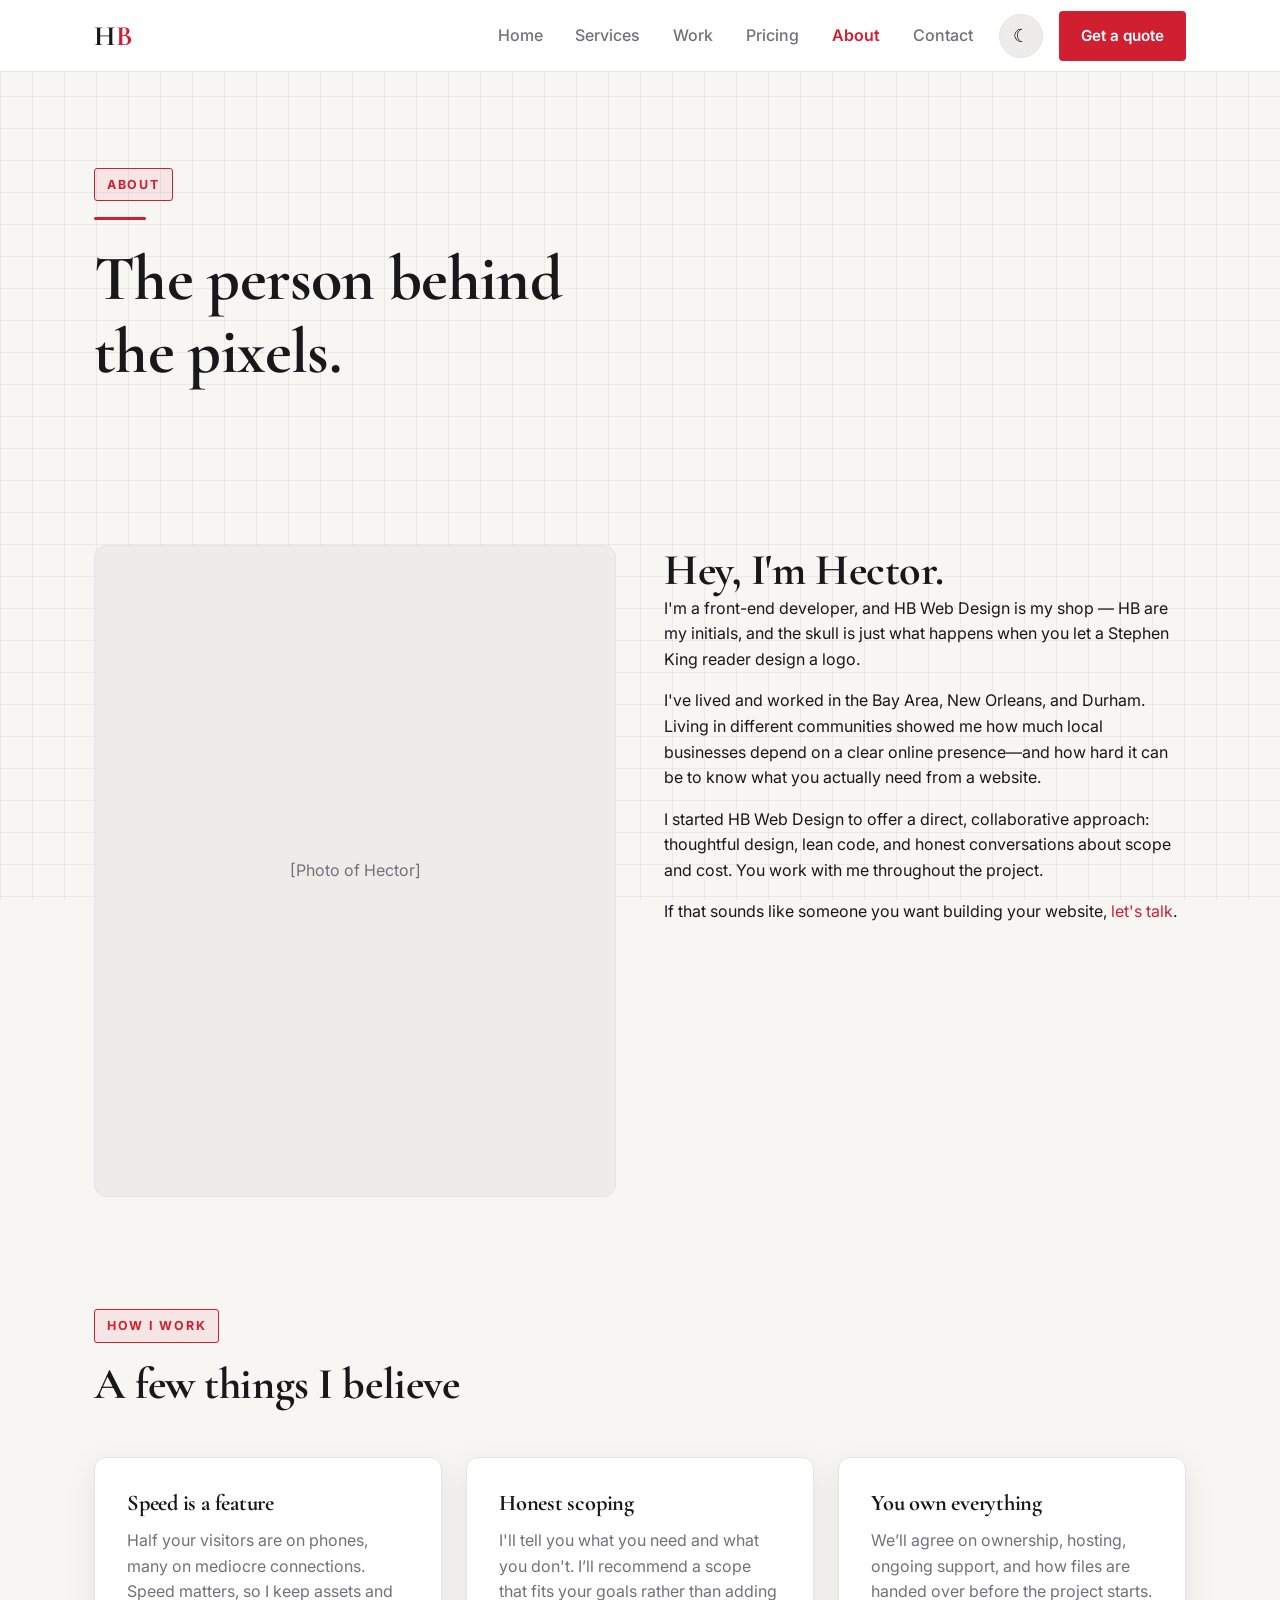
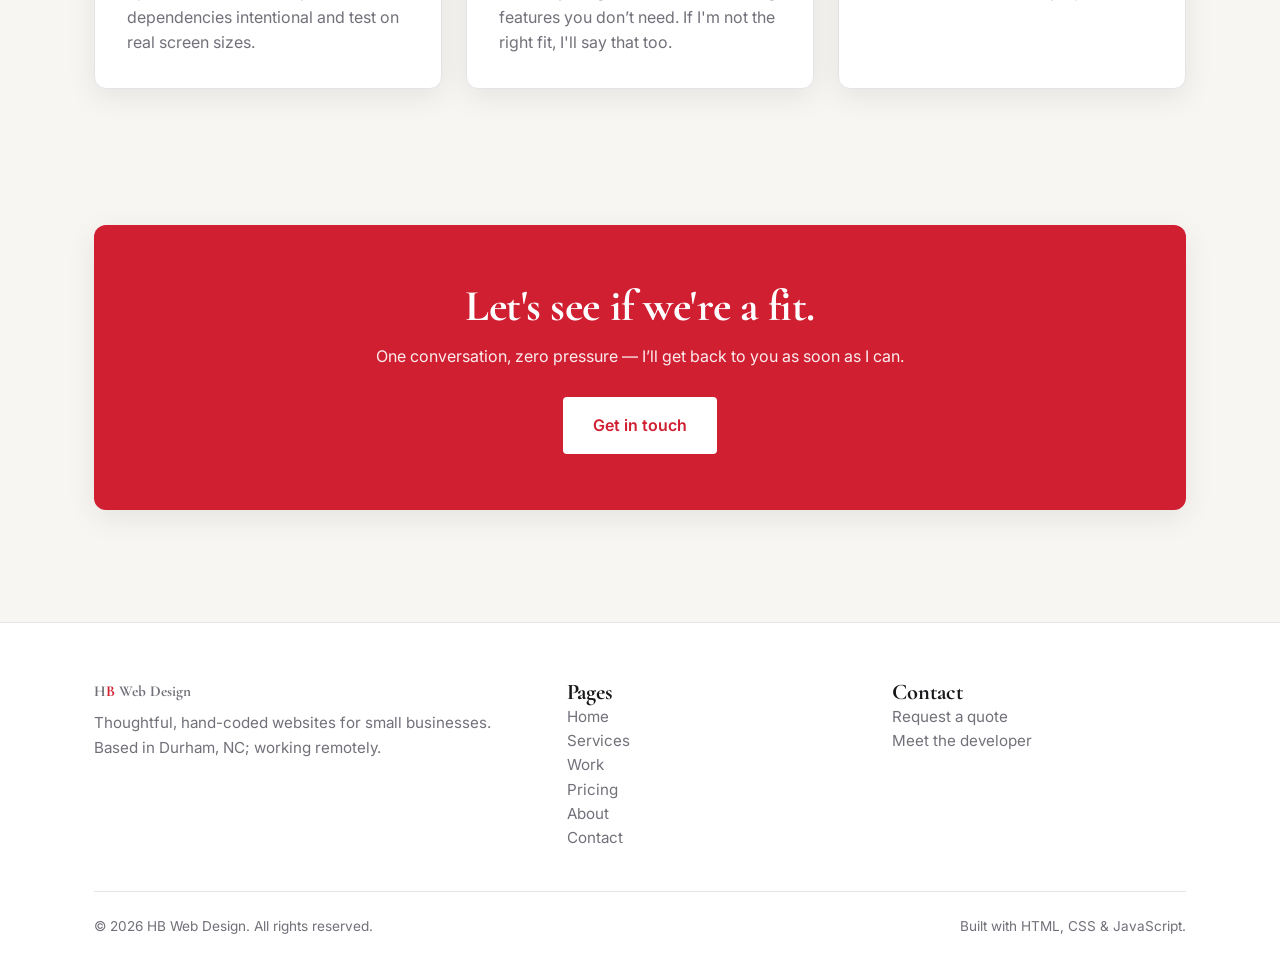
==== about.html @ 2595bcf3 "Build initial HB Web Design website" ====
<!DOCTYPE html>
<html lang="en" data-theme="light">
<head>
  <meta charset="UTF-8">
  <meta name="viewport" content="width=device-width, initial-scale=1.0">
  <title>About — HB Web Design</title>
  <meta name="description" content="Meet Hector, the developer behind HB Web Design — hand-coded websites for small businesses in the Bay Area, New Orleans, and Durham.">
  <link rel="icon" type="image/png" href="assets/favicon.png">
  <link rel="stylesheet" href="styles.css">
  <script>
    (function () {
      var saved = null;
      try { saved = localStorage.getItem('hb-theme'); } catch (e) {}
      var theme = saved || (window.matchMedia('(prefers-color-scheme: dark)').matches ? 'dark' : 'light');
      document.documentElement.setAttribute('data-theme', theme);
    })();
  </script>
</head>
<body>
  <a class="skip-link" href="#main">Skip to content</a>

  <header class="site-header">
    <div class="container">
      <a class="brand" href="index.html">H<span>B</span></a>
      <button class="nav-toggle" type="button" aria-label="Open menu" aria-controls="primary-navigation" aria-expanded="false">☰</button>
      <nav class="nav" id="primary-navigation" aria-label="Main navigation">
        <a class="nav-link" href="index.html">Home</a>
        <a class="nav-link" href="services.html">Services</a>
        <a class="nav-link" href="work.html">Work</a>
        <a class="nav-link" href="pricing.html">Pricing</a>
        <a class="nav-link active" href="about.html">About</a>
        <a class="nav-link" href="contact.html">Contact</a>
        <button class="theme-toggle" type="button" aria-label="Toggle color theme">◐</button>
        <a class="btn btn-primary" href="contact.html">Get a quote</a>
      </nav>
    </div>
  </header>

  <main id="main">
    <!-- Page hero -->
    <section class="hero">
      <div class="container">
        <span class="eyebrow">About</span>
        <h1>The person behind the pixels.</h1>
      </div>
    </section>

    <!-- Bio -->
    <section class="section section--tight">
      <div class="container">
        <div class="grid grid--2" style="align-items: start; gap: 3rem;">
          <div>
            <!-- TODO: replace with a real photo of Hector -->
            <div class="work-media" style="border-radius: var(--radius); border: 1px solid var(--border); aspect-ratio: 4 / 5; display: flex; align-items: center; justify-content: center; color: var(--muted); background: var(--surface-2);">[Photo of Hector]</div>
          </div>
          <div>
            <h2>Hey, I'm Hector.</h2>
            <p>I'm a front-end developer, and HB Web Design is my shop — HB are my initials, and the skull is just what happens when you let a Stephen King reader design a logo.</p>
            <p>I've lived and worked in the Bay Area, New Orleans, and Durham. Living in different communities showed me how much local businesses depend on a clear online presence—and how hard it can be to know what you actually need from a website.</p>
            <p>I started HB Web Design to offer a direct, collaborative approach: thoughtful design, lean code, and honest conversations about scope and cost. You work with me throughout the project.</p>
            <p>If that sounds like someone you want building your website, <a href="contact.html">let's talk</a>.</p>
          </div>
        </div>
      </div>
    </section>

    <!-- How I work -->
    <section class="section section--tight">
      <div class="container">
        <div class="section-head">
          <span class="eyebrow">How I work</span>
          <h2>A few things I believe</h2>
        </div>
        <div class="grid grid--3">
          <div class="card">
            <h3>Speed is a feature</h3>
            <p>Half your visitors are on phones, many on mediocre connections. Speed matters, so I keep assets and dependencies intentional and test on real screen sizes.</p>
          </div>
          <div class="card">
            <h3>Honest scoping</h3>
            <p>I'll tell you what you need and what you don't. I’ll recommend a scope that fits your goals rather than adding features you don’t need. If I'm not the right fit, I'll say that too.</p>
          </div>
          <div class="card">
            <h3>You own everything</h3>
            <p>We’ll agree on ownership, hosting, ongoing support, and how files are handed over before the project starts.</p>
          </div>
        </div>
      </div>
    </section>

    <!-- Final CTA -->
    <section class="section">
      <div class="container">
        <div class="cta-band">
          <h2>Let's see if we're a fit.</h2>
          <p>One conversation, zero pressure — I’ll get back to you as soon as I can.</p>
          <a class="btn btn-primary" href="contact.html">Get in touch</a>
        </div>
      </div>
    </section>
  </main>

  <footer class="site-footer">
    <div class="container">
      <div class="footer-grid">
        <div>
          <p class="footer-brand">H<span>B</span> Web Design</p>
          <p>Thoughtful, hand-coded websites for small businesses. Based in Durham, NC; working remotely.</p>
        </div>
        <div>
          <h3>Pages</h3>
          <ul>
            <li><a href="index.html">Home</a></li>
            <li><a href="services.html">Services</a></li>
            <li><a href="work.html">Work</a></li>
            <li><a href="pricing.html">Pricing</a></li>
            <li><a href="about.html">About</a></li>
            <li><a href="contact.html">Contact</a></li>
          </ul>
        </div>
        <div>
          <h3>Contact</h3>
          <ul>
            <li><a href="contact.html">Request a quote</a></li>
            <li><a href="about.html">Meet the developer</a></li>
          </ul>
        </div>
      </div>
      <div class="footer-bottom">
        <span>© 2026 HB Web Design. All rights reserved.</span>
        <span>Built with HTML, CSS &amp; JavaScript.</span>
      </div>
    </div>
  </footer>

  <script src="main.js"></script>
</body>
</html>
---- styles.css ----
/* ============================================================
   HB Web Design — Design System (styles.css)
   File 1 of the build. Every page pulls from these tokens and
   components. Light mode is default; dark mode via [data-theme].
   ============================================================ */

/* ---------- Fonts ---------- */
/* Headings: Cormorant Garamond — sharp high-contrast serif, vintage
   book-spine feel. Body: Inter — clean neutral sans. */
@import url('https://fonts.googleapis.com/css2?family=Cormorant+Garamond:wght@500;600;700&family=Inter:wght@400;500;600;700&display=swap');

/* ---------- Theme tokens ---------- */
:root {
  --font-serif: 'Cormorant Garamond', Georgia, serif;
  --font-sans: 'Inter', -apple-system, BlinkMacSystemFont, 'Segoe UI', sans-serif;

  --radius: 12px;
  --radius-sm: 4px;
  --shadow: 0 8px 30px rgba(0, 0, 0, 0.08);
  --header-height: 72px;
  --max-width: 1140px;

  /* Light mode (default) — clean and trustworthy */
  --bg: #f7f6f3;
  --surface: #ffffff;
  --surface-2: #eeece8;
  --border: #e4e4e7;
  --text: #18181b;
  --muted: #71717a;
  --accent: #d11f32;          /* crimson */
  --accent-hover: #a81828;
  --accent-ink: #ffffff;      /* text on accent */
  --accent-soft: rgba(209, 31, 50, 0.08);
  --hero-watermark-opacity: 0; /* skull watermark: dark mode only */
  --grid-line: rgba(24, 24, 27, 0.055); /* graph-paper grid */
}

[data-theme="dark"] {
  --bg: #0c0c0e;
  --surface: #141417;
  --surface-2: #1c1c21;
  --border: #26262b;
  --text: #f4f4f5;
  --muted: #a1a1aa;
  --accent: #d11f32;          /* crimson */
  --accent-hover: #e03244;
  --accent-ink: #ffffff;
  --accent-soft: rgba(209, 31, 50, 0.12);
  --shadow: 0 8px 30px rgba(0, 0, 0, 0.45);
  --hero-watermark-opacity: 0.06;
  --grid-line: rgba(255, 255, 255, 0.055); /* graph-paper grid */
}

/* ---------- Reset & base ---------- */
*, *::before, *::after { box-sizing: border-box; margin: 0; padding: 0; }

html { scroll-behavior: smooth; }

body {
  font-family: var(--font-sans);
  /* A lightweight, CSS-only graph-paper background */
  background-color: var(--bg);
  background-image:
    linear-gradient(to right, var(--grid-line) 1px, transparent 1px),
    linear-gradient(to bottom, var(--grid-line) 1px, transparent 1px);
  background-size: 32px 32px;
  background-attachment: fixed;
  color: var(--text);
  line-height: 1.6;
  font-size: 1rem;
  -webkit-font-smoothing: antialiased;
  transition: background 0.25s ease, color 0.25s ease;
}

img { max-width: 100%; display: block; }

/* The grid is painted directly on body rather than placed behind it,
   so it stays visible on both light and dark themes. */

h1, h2, h3 {
  font-family: var(--font-serif);
  font-weight: 700;
  line-height: 1.15;
  letter-spacing: -0.01em;
}

h1 { font-size: clamp(2.5rem, 5vw, 4rem); }
h2 { font-size: clamp(1.9rem, 3.5vw, 2.75rem); }
h3 { font-size: 1.4rem; }

p { margin-bottom: 1rem; }
p:last-child { margin-bottom: 0; }

a { color: var(--accent); text-decoration: none; }
a:hover { text-decoration: underline; }

/* Visible focus for keyboard users */
:focus-visible {
  outline: 3px solid var(--accent);
  outline-offset: 2px;
  border-radius: 4px;
}

/* Skip link */
.skip-link {
  position: absolute;
  left: -9999px;
  top: 0;
  background: var(--accent);
  color: var(--accent-ink);
  padding: 0.75rem 1.25rem;
  z-index: 200;
  font-weight: 600;
}
.skip-link:focus { left: 1rem; top: 1rem; }

/* ---------- Layout ---------- */
.container {
  width: 100%;
  max-width: var(--max-width);
  margin: 0 auto;
  padding: 0 1.5rem;
}

.section { padding: 5rem 0; }
.section--tight { padding: 3.5rem 0; }

.section-head { max-width: 680px; margin-bottom: 3rem; }
.section-head.center { margin-left: auto; margin-right: auto; text-align: center; }

.eyebrow {
  display: inline-block;
  font-size: 0.78rem;
  font-weight: 700;
  letter-spacing: 0.14em;
  text-transform: uppercase;
  color: var(--accent);
  background: var(--accent-soft);
  border: 1px solid var(--accent);
  border-radius: 3px;
  padding: 0.35rem 0.75rem;
  margin-bottom: 1rem;
}

.section-head p.lead,
.lead { font-size: 1.15rem; color: var(--muted); }

/* ---------- Buttons ---------- */
.btn {
  display: inline-block;
  font-weight: 600;
  font-size: 1rem;
  padding: 0.85rem 1.75rem;
  border-radius: var(--radius-sm);
  border: 2px solid transparent;
  cursor: pointer;
  transition: background 0.2s ease, transform 0.15s ease, border-color 0.2s ease;
  text-decoration: none;
}
.btn:hover { text-decoration: none; transform: translateY(-1px); }

.btn-primary {
  background: var(--accent);
  color: var(--accent-ink);
}
.btn-primary:hover { background: var(--accent-hover); }

.btn-secondary {
  background: transparent;
  color: var(--text);
  border-color: var(--border);
}
.btn-secondary:hover { border-color: var(--accent); color: var(--accent); }

.btn-group { display: flex; gap: 1rem; flex-wrap: wrap; margin-top: 1.75rem; }

/* ---------- Header / nav ---------- */
.site-header {
  position: sticky;
  top: 0;
  z-index: 100;
  height: var(--header-height);
  background: var(--surface);
  border-bottom: 1px solid var(--border);
  transition: background 0.25s ease;
}

.site-header .container {
  height: var(--header-height);
  display: flex;
  align-items: center;
  justify-content: space-between;
  gap: 1rem;
}

.brand {
  font-family: var(--font-serif);
  font-weight: 700;
  font-size: 1.75rem;
  color: var(--text);
  letter-spacing: 0.02em;
  text-decoration: none;
}
.brand:hover { text-decoration: none; }
.brand span { color: var(--accent); }

.nav { display: flex; align-items: center; gap: 0.25rem; }

.nav a.nav-link {
  color: var(--muted);
  font-weight: 500;
  padding: 0.6rem 0.9rem;
  border-radius: var(--radius-sm);
  text-decoration: none;
  transition: color 0.2s ease, background 0.2s ease;
}
.nav a.nav-link:hover { color: var(--text); background: var(--surface-2); text-decoration: none; }
.nav a.nav-link.active { color: var(--accent); font-weight: 600; }

.nav .btn { margin-left: 0.75rem; padding: 0.65rem 1.25rem; font-size: 0.95rem; }

/* Theme toggle */
.theme-toggle {
  background: var(--surface-2);
  border: 1px solid var(--border);
  border-radius: 999px;
  width: 44px;
  height: 44px;
  display: inline-flex;
  align-items: center;
  justify-content: center;
  cursor: pointer;
  font-size: 1.15rem;
  margin-left: 0.5rem;
  transition: border-color 0.2s ease, transform 0.15s ease;
}
.theme-toggle:hover { border-color: var(--accent); transform: translateY(-1px); }

/* Mobile nav */
.nav-toggle {
  display: none;
  background: none;
  border: 1px solid var(--border);
  border-radius: var(--radius-sm);
  width: 44px;
  height: 44px;
  cursor: pointer;
  color: var(--text);
  font-size: 1.3rem;
}

/* ---------- Hero ---------- */
.hero {
  position: relative;
  overflow: hidden;
  padding: 6rem 0 5rem;
  background: transparent;
}
.hero .container { position: relative; z-index: 1; }
.hero::after {
  /* skull watermark — visible in dark mode only, via token opacity */
  content: "";
  position: absolute;
  right: -4rem;
  top: 50%;
  transform: translateY(-50%);
  width: min(480px, 60vw);
  aspect-ratio: 1;
  background: url('assets/mascot.png') center / contain no-repeat;
  opacity: var(--hero-watermark-opacity);
  pointer-events: none;
}

.hero h1 { margin-bottom: 1.25rem; max-width: 16ch; }
.hero .lead { max-width: 52ch; }

/* ---------- Trust strip ---------- */
.trust-strip {
  border-top: 1px solid var(--border);
  border-bottom: 1px solid var(--border);
  background: var(--surface);
}
.trust-strip .container {
  display: grid;
  grid-template-columns: repeat(3, 1fr);
  gap: 1.5rem;
  padding-top: 2rem;
  padding-bottom: 2rem;
}
.trust-item strong {
  display: block;
  font-family: var(--font-serif);
  font-size: 1.6rem;
  color: var(--accent);
}
.trust-item span { color: var(--muted); font-size: 0.95rem; }

/* ---------- Cards & grids ---------- */
.grid { display: grid; gap: 1.5rem; }
.grid--3 { grid-template-columns: repeat(3, 1fr); }
.grid--2 { grid-template-columns: repeat(2, 1fr); }

.card {
  background: var(--surface);
  border: 1px solid var(--border);
  border-radius: var(--radius);
  padding: 2rem;
  box-shadow: var(--shadow);
  transition: transform 0.2s ease, border-color 0.2s ease;
}
.card:hover { transform: translateY(-4px); border-color: var(--accent); }
.card h3 { margin-bottom: 0.75rem; }
.card p { color: var(--muted); }
.card .price {
  font-family: var(--font-serif);
  font-size: 1.75rem;
  font-weight: 700;
  color: var(--text);
  margin: 1rem 0 0.25rem;
}
.card ul { list-style: none; margin-top: 1rem; }
.card ul li {
  padding: 0.45rem 0 0.45rem 1.75rem;
  position: relative;
  color: var(--muted);
  border-top: 1px solid var(--border);
}
.card ul li::before {
  content: "✓";
  position: absolute;
  left: 0.25rem;
  color: var(--accent);
  font-weight: 700;
}
.card.featured { border: 2px solid var(--accent); }

/* Red-box highlight (from the 8-bit portfolio's crimson theme):
   sharp corners, red frame, faint red glow. Use on featured cards. */
.card--framed {
  border-radius: 3px;
  border: 1px solid var(--accent);
  box-shadow: var(--shadow), 0 0 24px rgba(209, 31, 50, 0.10);
}

/* ---------- Work / portfolio ---------- */
.work-card {
  background: var(--surface);
  border: 1px solid var(--border);
  border-radius: var(--radius);
  overflow: hidden;
  box-shadow: var(--shadow);
  transition: transform 0.2s ease;
}
.work-card:hover { transform: translateY(-4px); }
.work-card .work-media {
  aspect-ratio: 16 / 10;
  background: var(--surface-2);
  display: flex;
  align-items: center;
  justify-content: center;
  color: var(--muted);
  font-size: 0.9rem;
  border-bottom: 1px solid var(--border);
}
.work-card .work-body { padding: 1.5rem; }
.work-card .work-body h3 { margin-bottom: 0.5rem; }
.work-card .work-body p { color: var(--muted); font-size: 0.95rem; }
.badge {
  display: inline-block;
  font-size: 0.75rem;
  font-weight: 700;
  letter-spacing: 0.08em;
  text-transform: uppercase;
  background: var(--accent-soft);
  color: var(--accent);
  padding: 0.3rem 0.7rem;
  border-radius: 999px;
  margin-bottom: 0.75rem;
}

/* ---------- Testimonials ---------- */
.testimonial {
  background: var(--surface);
  border: 1px solid var(--border);
  border-left: 4px solid var(--accent);
  border-radius: var(--radius-sm);
  padding: 1.75rem;
}
.testimonial p { font-style: italic; }
.testimonial cite {
  display: block;
  margin-top: 1rem;
  font-style: normal;
  font-weight: 600;
  font-size: 0.9rem;
  color: var(--muted);
}

/* ---------- CTA band ---------- */
.cta-band {
  background: var(--accent);
  color: var(--accent-ink);
  border-radius: var(--radius);
  padding: 3.5rem 2.5rem;
  text-align: center;
}
.cta-band h2 { margin-bottom: 0.75rem; }
.cta-band p { opacity: 0.92; margin-bottom: 1.75rem; }
.cta-band .btn-primary {
  background: var(--accent-ink);
  color: var(--accent);
}
.cta-band .btn-primary:hover { background: var(--surface-2); }

/* ---------- FAQ ---------- */
.faq details {
  background: var(--surface);
  border: 1px solid var(--border);
  border-radius: var(--radius-sm);
  margin-bottom: 0.75rem;
  overflow: hidden;
}
.faq summary {
  padding: 1.1rem 1.5rem;
  font-weight: 600;
  cursor: pointer;
  list-style: none;
  display: flex;
  justify-content: space-between;
  align-items: center;
  gap: 1rem;
}
.faq summary::-webkit-details-marker { display: none; }
.faq summary::after {
  content: "+";
  color: var(--accent);
  font-size: 1.4rem;
  font-weight: 700;
  flex-shrink: 0;
}
.faq details[open] summary::after { content: "–"; }
.faq .faq-answer { padding: 0 1.5rem 1.25rem; color: var(--muted); }

/* ---------- Forms ---------- */
.form-group { margin-bottom: 1.25rem; }
.form-group label {
  display: block;
  font-weight: 600;
  margin-bottom: 0.4rem;
  font-size: 0.95rem;
}
.form-group input,
.form-group textarea,
.form-group select {
  width: 100%;
  font: inherit;
  color: var(--text);
  background: var(--surface);
  border: 1px solid var(--border);
  border-radius: var(--radius-sm);
  padding: 0.8rem 1rem;
  transition: border-color 0.2s ease;
}
.form-group input:focus,
.form-group textarea:focus,
.form-group select:focus {
  outline: none;
  border-color: var(--accent);
  box-shadow: 0 0 0 3px var(--accent-soft);
}
.form-group textarea { min-height: 140px; resize: vertical; }
.form-note { font-size: 0.85rem; color: var(--muted); margin-top: 1rem; }

/* ---------- Steps / process ---------- */
.steps { counter-reset: step; }
.step {
  position: relative;
  padding-left: 3.5rem;
  margin-bottom: 2rem;
}
.step::before {
  counter-increment: step;
  content: counter(step);
  position: absolute;
  left: 0;
  top: 0;
  width: 2.5rem;
  height: 2.5rem;
  border-radius: 50%;
  background: var(--accent);
  color: var(--accent-ink);
  font-weight: 700;
  display: flex;
  align-items: center;
  justify-content: center;
}
.step h3 { margin-bottom: 0.4rem; }
.step p { color: var(--muted); }

/* ---------- Footer ---------- */
.site-footer {
  background: var(--surface);
  border-top: 1px solid var(--border);
  padding: 3.5rem 0 2rem;
  margin-top: 2rem;
}
.footer-grid {
  display: grid;
  grid-template-columns: 1.5fr 1fr 1fr;
  gap: 2rem;
  margin-bottom: 2.5rem;
}
.footer-brand {
  font-family: var(--font-serif);
  font-size: 1.5rem;
  font-weight: 700;
  margin-bottom: 0.5rem;
}
.footer-brand span { color: var(--accent); }
.site-footer p, .site-footer li { color: var(--muted); font-size: 0.95rem; }
.site-footer ul { list-style: none; }
.site-footer ul a { color: var(--muted); }
.site-footer ul a:hover { color: var(--accent); }
.footer-bottom {
  border-top: 1px solid var(--border);
  padding-top: 1.5rem;
  display: flex;
  justify-content: space-between;
  flex-wrap: wrap;
  gap: 0.75rem;
  font-size: 0.85rem;
  color: var(--muted);
}

/* ---------- Utilities ---------- */
.text-center { text-align: center; }
.mt-1 { margin-top: 1rem; } .mt-2 { margin-top: 2rem; } .mt-3 { margin-top: 3rem; }
.mb-1 { margin-bottom: 1rem; } .mb-2 { margin-bottom: 2rem; }
.muted { color: var(--muted); }
.divider {
  border: none;
  border-top: 1px solid var(--border);
  margin: 3rem 0;
}

/* ---------- Responsive ---------- */
@media (max-width: 900px) {
  .grid--3 { grid-template-columns: 1fr 1fr; }
  .trust-strip .container { grid-template-columns: 1fr; gap: 1rem; }
  .footer-grid { grid-template-columns: 1fr 1fr; }
}

@media (max-width: 640px) {
  .section { padding: 3.5rem 0; }
  .grid--3, .grid--2 { grid-template-columns: 1fr; }
  .footer-grid { grid-template-columns: 1fr; }

  /* Mobile nav: hidden menu behind hamburger */
  .nav-toggle { display: inline-flex; align-items: center; justify-content: center; }
  .nav {
    display: none;
    position: absolute;
    top: var(--header-height);
    left: 0;
    right: 0;
    background: var(--surface);
    border-bottom: 1px solid var(--border);
    flex-direction: column;
    align-items: stretch;
    padding: 1rem 1.5rem 1.5rem;
  }
  .nav.open { display: flex; }
  .nav a.nav-link { padding: 0.9rem 0.5rem; border-top: 1px solid var(--border); }
  .nav .btn { margin: 1rem 0 0; text-align: center; }
  .theme-toggle { margin-left: 0; }
}

/* Respect reduced motion */
@media (prefers-reduced-motion: reduce) {
  html { scroll-behavior: auto; }
  *, *::before, *::after { transition: none !important; }
}

/* ============================================================
   HB Web Design — Crimson editorial refinements
   Subtle, readable details shared by every static page.
   ============================================================ */

/* Crisp section separation over the graph-paper canvas */
.section--tight { position: relative; }

/* Keep cards readable instead of letting grid lines show through text */
.card, .work-card, .cta-band { box-shadow: var(--shadow); }

/* A restrained crimson accent above the main page heading */
.hero h1::before {
  content: "";
  display: block;
  width: 52px;
  height: 3px;
  margin-bottom: 1.35rem;
  background: var(--accent);
  border-radius: 2px;
}

/* More legible text selection and keyboard focus */
::selection { background: var(--accent); color: #fff; }

/* Avoid fixed background rendering issues on smaller devices */
@media (max-width: 640px) {
  body { background-attachment: scroll; background-size: 28px 28px; }
  .hero { padding: 4.5rem 0 3.5rem; }
}

/* Site-wide final touches */
.step-number { display: inline-block; font: 700 .85rem var(--font-sans); letter-spacing: .12em; color: var(--accent); margin-bottom: .75rem; }
.work-media { padding: 1.25rem; text-align: center; }
.hero .btn-group { align-items: center; }
button:disabled { cursor: not-allowed; opacity: .65; }
@media (prefers-reduced-motion: reduce) { *, *::before, *::after { animation-duration: .01ms !important; scroll-behavior: auto !important; } }
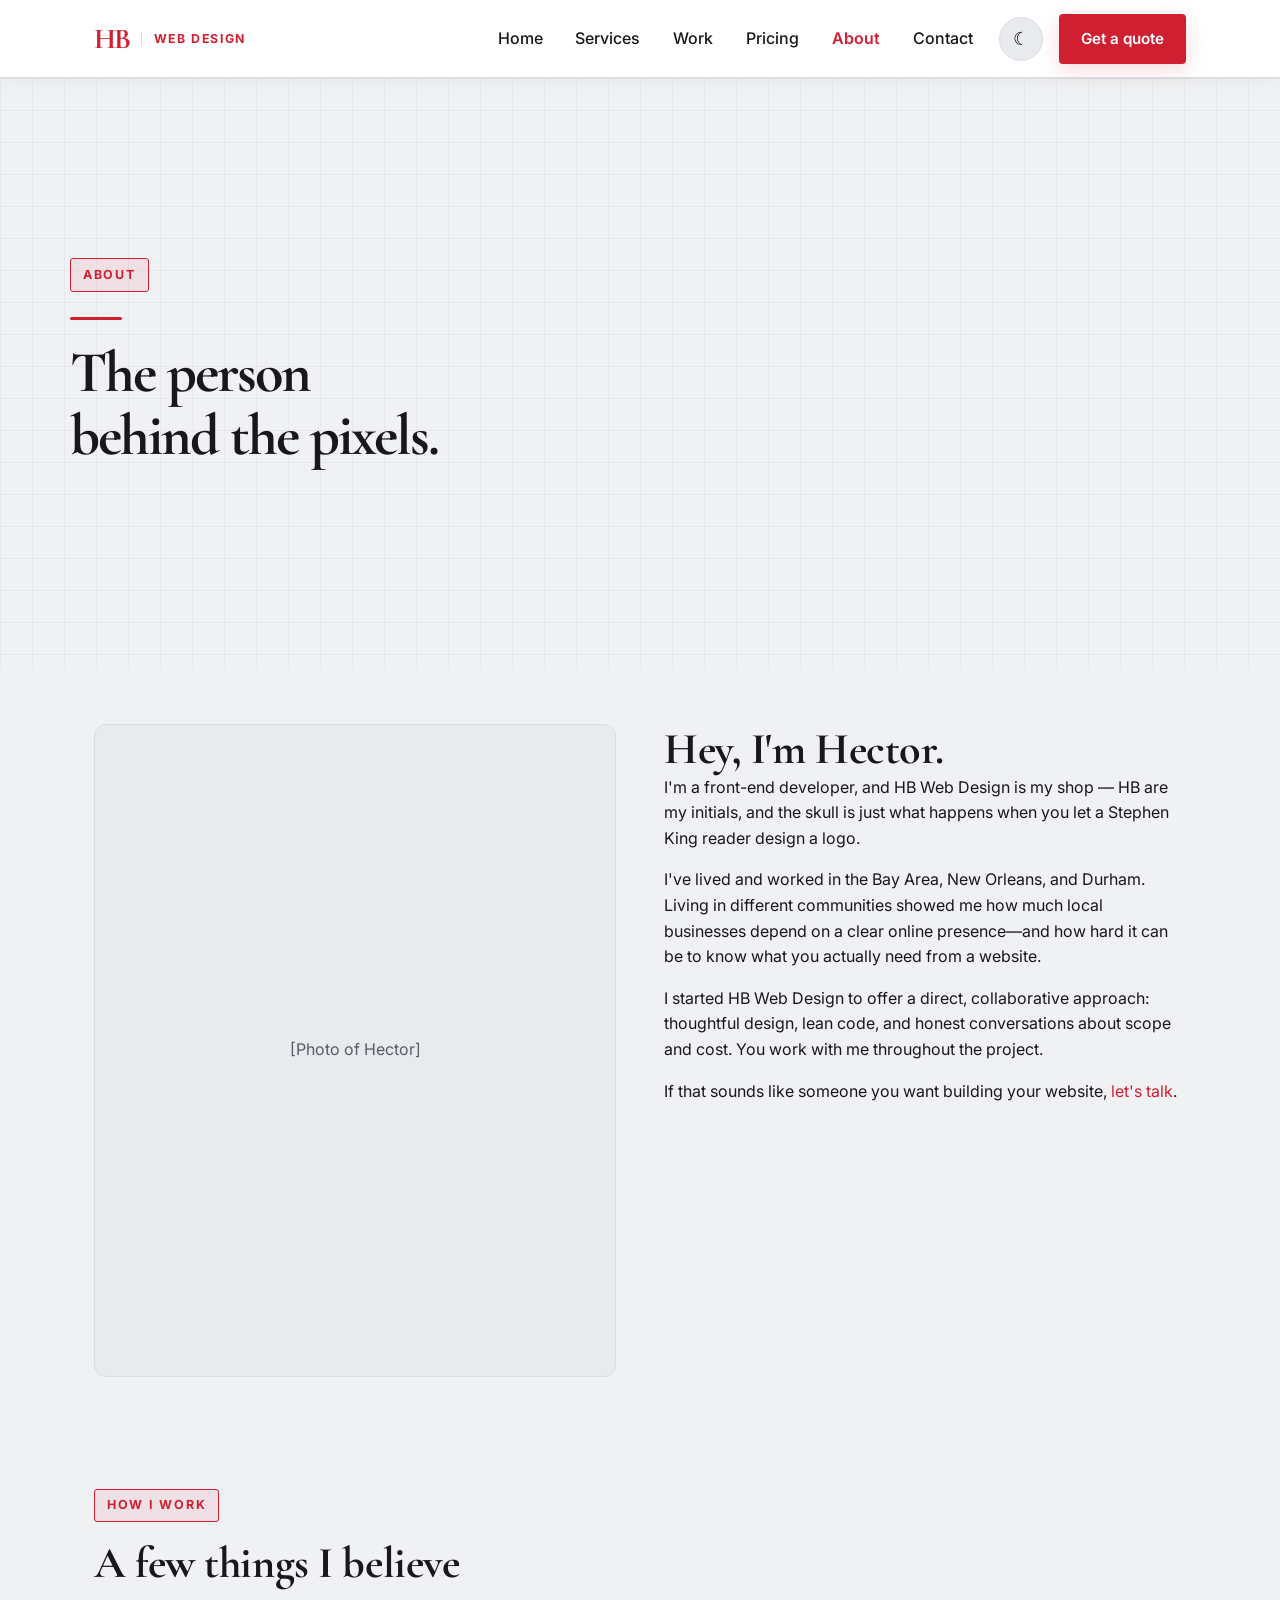
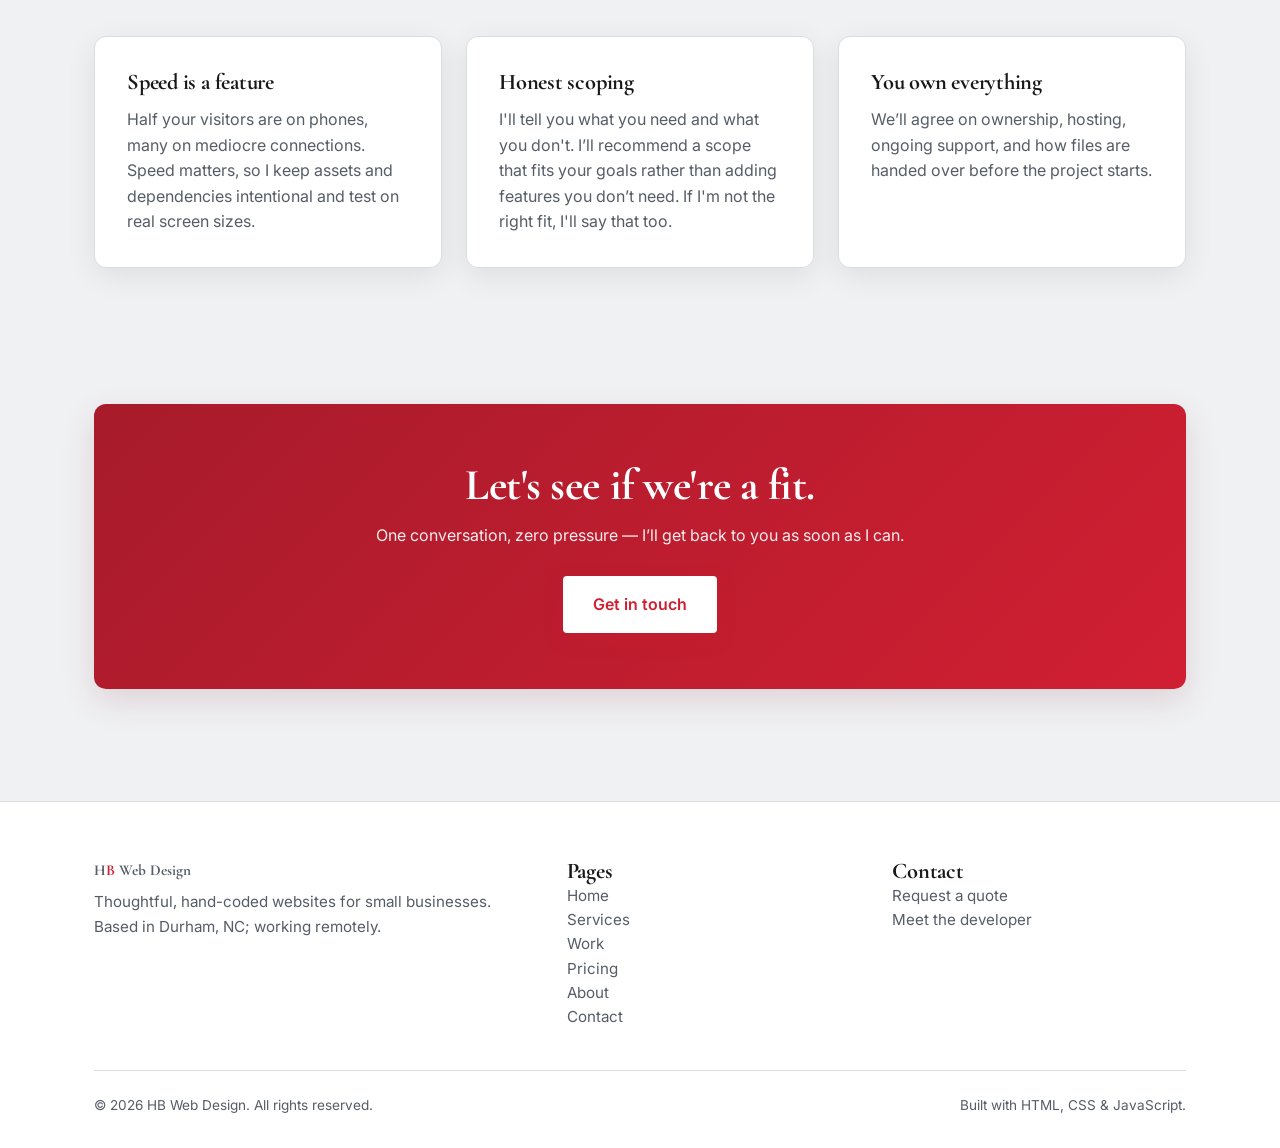
==== commit 4d3e5032: "Refine website design, branding, and homepage" ====
--- a/about.html
+++ b/about.html
@@ -21,7 +21,7 @@
 
   <header class="site-header">
     <div class="container">
-      <a class="brand" href="index.html">H<span>B</span></a>
+      <a class="brand" href="index.html" aria-label="HB Web Design — Home"><span class="brand-mark" aria-hidden="true">H<span>B</span></span><span class="brand-name">Web Design</span></a>
       <button class="nav-toggle" type="button" aria-label="Open menu" aria-controls="primary-navigation" aria-expanded="false">☰</button>
       <nav class="nav" id="primary-navigation" aria-label="Main navigation">
         <a class="nav-link" href="index.html">Home</a>
--- a/styles.css
+++ b/styles.css
@@ -21,33 +21,33 @@
   --max-width: 1140px;
 
   /* Light mode (default) — clean and trustworthy */
-  --bg: #f7f6f3;
+  --bg: #f0f1f3;
   --surface: #ffffff;
-  --surface-2: #eeece8;
-  --border: #e4e4e7;
+  --surface-2: #e8eaed;
+  --border: #d9dde2;
   --text: #18181b;
-  --muted: #71717a;
+  --muted: #565d67;
   --accent: #d11f32;          /* crimson */
   --accent-hover: #a81828;
   --accent-ink: #ffffff;      /* text on accent */
   --accent-soft: rgba(209, 31, 50, 0.08);
-  --hero-watermark-opacity: 0; /* skull watermark: dark mode only */
+  --hero-watermark-opacity: 0.075; /* brand watermark on both themes */
   --grid-line: rgba(24, 24, 27, 0.055); /* graph-paper grid */
 }
 
 [data-theme="dark"] {
-  --bg: #0c0c0e;
-  --surface: #141417;
-  --surface-2: #1c1c21;
-  --border: #26262b;
-  --text: #f4f4f5;
-  --muted: #a1a1aa;
+  --bg: #2b2d33;
+  --surface: #34363d;
+  --surface-2: #3e4149;
+  --border: #51545d;
+  --text: #f8f8f9;
+  --muted: #d0d2d8;
   --accent: #d11f32;          /* crimson */
   --accent-hover: #e03244;
   --accent-ink: #ffffff;
   --accent-soft: rgba(209, 31, 50, 0.12);
   --shadow: 0 8px 30px rgba(0, 0, 0, 0.45);
-  --hero-watermark-opacity: 0.06;
+  --hero-watermark-opacity: 0.10;
   --grid-line: rgba(255, 255, 255, 0.055); /* graph-paper grid */
 }
 
@@ -258,7 +258,7 @@
 }
 .hero .container { position: relative; z-index: 1; }
 .hero::after {
-  /* skull watermark — visible in dark mode only, via token opacity */
+  /* Brand watermark shared by both modes; requires assets/mascot.png */
   content: "";
   position: absolute;
   right: -4rem;
@@ -618,3 +618,134 @@
 .hero .btn-group { align-items: center; }
 button:disabled { cursor: not-allowed; opacity: .65; }
 @media (prefers-reduced-motion: reduce) { *, *::before, *::after { animation-duration: .01ms !important; scroll-behavior: auto !important; } }
+
+/* ============================================================
+   HB Web Design — approachable agency refresh
+   Light graphite surfaces, crimson accents, clear hierarchy.
+   ============================================================ */
+:root { --glow: rgba(209,31,50,.16); --header-height: 78px; }
+[data-theme="dark"] { --glow: rgba(255,96,112,.19); }
+body { background-image: linear-gradient(to right,var(--grid-line) 1px,transparent 1px),linear-gradient(to bottom,var(--grid-line) 1px,transparent 1px); }
+.site-header { box-shadow: 0 3px 18px rgba(0,0,0,.045); backdrop-filter: blur(14px); }
+.brand { display: inline-flex; align-items: center; gap: .7rem; flex-shrink: 0; }
+.brand-mark { font-size: 1.8rem; letter-spacing:-.06em; line-height: 1; }
+.brand-name { font: 700 .77rem/1.15 var(--font-sans); letter-spacing: .13em; text-transform: uppercase; max-width: 7rem; color:var(--text); border-left:1px solid var(--border); padding-left:.75rem; }
+.nav a.nav-link { color:var(--text); }
+.nav a.nav-link:hover { color:var(--accent); background:var(--accent-soft); }
+.nav a.nav-link.active { color:var(--accent); }
+.hero { isolation:isolate; padding-top: 6.6rem; padding-bottom: 6rem; }
+.hero::before { content:""; position:absolute; z-index:0; top:-15rem; right:-10rem; width:42rem; height:42rem; border-radius:50%; background:radial-gradient(circle,rgba(209,31,50,.10), transparent 65%); pointer-events:none; }
+.hero::after { right: 1%; width:min(420px,40vw); }
+.hero .eyebrow { margin-bottom:1.6rem; }
+.hero h1 { max-width: 18ch; letter-spacing:-.035em; font-size: clamp(2.9rem,5.4vw,5rem); }
+.hero .lead { max-width:62ch; color:var(--muted); font-size:clamp(1.05rem,1.6vw,1.2rem); }
+.section-head h2 { margin-bottom:.7rem; }
+.section-head .lead { color:var(--muted); }
+.btn, .theme-toggle, .nav-toggle { transition: transform .2s ease,box-shadow .25s ease,background .2s ease,border-color .2s ease,color .2s ease; }
+.btn-primary { box-shadow: 0 6px 20px rgba(209,31,50,.17); }
+.btn-primary:hover { transform:translateY(-3px); box-shadow:0 10px 28px rgba(209,31,50,.31); }
+.btn-secondary:hover, .theme-toggle:hover { transform:translateY(-2px); box-shadow:0 0 0 4px var(--glow); }
+.card,.work-card,.faq details,.testimonial { transition:transform .25s ease,box-shadow .3s ease,border-color .25s ease; }
+.card:hover,.work-card:hover { transform:translateY(-5px); border-color:var(--accent); box-shadow:0 12px 34px var(--glow),var(--shadow); }
+.faq details:hover { border-color:var(--accent); box-shadow: 0 4px 18px var(--glow); }
+.work-card .work-media { background:var(--surface-2); }
+.cta-band { background:linear-gradient(135deg,#a71b2b,#d11f32); box-shadow:0 12px 34px rgba(100,10,22,.13); }
+.trust-strip { box-shadow:0 5px 22px rgba(0,0,0,.025); }
+[data-theme="dark"] .site-header { box-shadow:0 4px 22px rgba(0,0,0,.12); }
+[data-theme="dark"] .hero::before { background:radial-gradient(circle,rgba(224,50,68,.15),transparent 65%); }
+@media (max-width: 920px) { .brand-name { font-size:.67rem; } .hero::after { opacity:calc(var(--hero-watermark-opacity) * .8); } }
+@media (max-width: 640px) { .hero { padding:4.25rem 0; } .hero::after { width:240px; right:-80px; top:35%; } .hero h1 { font-size:clamp(2.6rem,10vw,3.6rem); } }
+@media (prefers-reduced-motion: reduce) { *,*::before,*::after { transition:none!important; animation:none!important; scroll-behavior:auto!important; } }
+
+/* ============================================================
+   V3 — intentional grid, calm surfaces, expressive agency hero.
+   ============================================================ */
+:root { --grid-line: rgba(35,38,45,.045); }
+[data-theme="dark"] { --grid-line: rgba(255,255,255,.035); }
+/* Grid should be an accent, not compete with every paragraph. */
+body { background-image: none; }
+.hero, .section--grid {
+  background-color:var(--bg);
+  background-image: linear-gradient(to right,var(--grid-line) 1px,transparent 1px),linear-gradient(to bottom,var(--grid-line) 1px,transparent 1px);
+  background-size: 32px 32px;
+}
+.section--quiet { background:var(--surface-2); }
+/* Retire the old mascot/target watermark entirely, across all modes. */
+.hero::after { content:none !important; background:none !important; }
+.hero { display:grid; align-items:center; min-height:590px; padding:5.6rem max(1.5rem,calc((100vw - 1140px)/2)) 5.6rem; grid-template-columns: minmax(0,1.05fr) minmax(340px,.95fr); gap:3.5rem; }
+.hero > .container { padding:0; width:100%; }
+.hero h1 { font-size:clamp(2.8rem,4.55vw,4.75rem); max-width:14ch; line-height:1.08; }
+.headline-dot { color:var(--accent); }
+.hero .lead { max-width:52ch; }
+.hero-note { color:var(--muted); font-size:.85rem; margin-top:1.6rem; }
+.hero-showcase { position:relative; z-index:1; min-width:0; animation: showcase-enter .9s cubic-bezier(.2,.7,.2,1) both; }
+.browser-window { overflow:hidden; border:1px solid var(--border); border-radius:14px; background:var(--surface); box-shadow:0 22px 55px rgba(15,18,25,.18),0 0 38px rgba(209,31,50,.07); transform:rotate(1.5deg); transition:transform .4s ease,box-shadow .4s ease; }
+.browser-window:hover { transform:translateY(-6px) rotate(0deg); box-shadow:0 32px 70px rgba(15,18,25,.20),0 0 46px rgba(209,31,50,.15); }
+.browser-bar { display:flex; align-items:center; justify-content:space-between; padding:.8rem 1rem; border-bottom:1px solid var(--border); background:var(--surface-2); gap:.7rem; }
+.browser-dots { display:flex; gap:5px; }
+.browser-dots i { width:8px; height:8px; border-radius:50%; background:#cf6c77; }
+.browser-dots i:nth-child(2) { background:#dfb66e; }.browser-dots i:nth-child(3) { background:#8eb995; }
+.browser-url { font:500 .7rem var(--font-sans); color:var(--muted); }
+.browser-spark { color:var(--accent); }
+.browser-content { padding:1.5rem; min-height:330px; color:#22252a; background:linear-gradient(120deg,#ffffff,#f5f5f6); }
+.mock-nav { display:flex; justify-content:space-between; gap:1rem; align-items:center; font-size:.55rem; letter-spacing:.06em; margin-bottom:3.1rem; }
+.mock-brand { font-size:.9rem; font-weight:800; }.mock-brand span { color:#d11f32; }.mock-links { color:#656a72; }
+.mock-hero { display:flex; flex-direction:column; max-width:280px; gap:.8rem; }
+.mock-eyebrow { font-size:.57rem; letter-spacing:.12em; font-weight:700; color:#c3293e; }
+.mock-hero strong { font:700 clamp(1.6rem,2.4vw,2.4rem)/1.1 var(--font-serif); letter-spacing:-.03em; }
+.mock-copy { font-size:.72rem; color:#61646e; }.mock-button { width:max-content; padding:.65rem .9rem; margin-top:.3rem; background:#d11f32; color:#fff; font-size:.55rem; font-weight:800; letter-spacing:.06em; border-radius:3px; }
+.mock-cards { display:flex; gap:.7rem; margin-top:2.4rem; }.mock-cards span { width:33%; height:40px; border:1px solid #e3e3e6; background:#f2f2f4; border-radius:5px; }
+.showcase-tag { position:absolute; right:-12px; bottom:-20px; border:1px solid var(--border); color:var(--text); background:var(--surface); padding:.75rem 1rem; border-radius:6px; box-shadow:var(--shadow); font-size:.75rem; font-weight:700; }
+.tag-pulse { display:inline-block; width:8px; height:8px; background:var(--accent); border-radius:100%; margin-right:.5rem; box-shadow:0 0 0 5px var(--accent-soft); animation: soft-pulse 2.8s infinite; }
+.section--services .section-head { max-width:720px; }.section--services .section-head h2 { max-width:20ch; }
+.service-grid { align-items:stretch; }.service-grid .card { position:relative; overflow:hidden; display:flex; flex-direction:column; border-top:3px solid transparent; }.service-grid .card:hover { border-top-color:var(--accent); }
+.service-grid .card .price { margin-top:auto; padding-top:1rem; }.service-icon { display:grid; place-items:center; width:48px; height:48px; border-radius:11px; margin-bottom:1.3rem; background:var(--accent-soft); color:var(--accent); font-size:1.55rem; transition:transform .35s ease,box-shadow .35s ease; }
+.service-grid .card:hover .service-icon { transform:rotate(-8deg) scale(1.08); box-shadow:0 0 18px var(--glow); }
+.section--grid .card { background:var(--surface); }
+@keyframes showcase-enter { from { opacity:0; transform:translateY(25px) scale(.97); } to { opacity:1; transform:translateY(0) scale(1); } }
+@keyframes soft-pulse { 50% { box-shadow:0 0 0 9px transparent; } }
+@media (max-width:900px) { .hero { grid-template-columns:1fr; min-height:0; gap:2.6rem; padding:4.5rem 1.5rem; }.hero h1 { max-width:17ch; }.hero-showcase { width:min(100%,560px); margin:0 auto; } }
+@media (max-width:640px) { .hero { padding:3.4rem 1.5rem 4rem; }.hero h1 { font-size:clamp(2.65rem,10vw,3.65rem); }.mock-links { display:none; }.browser-content { min-height:300px; }.showcase-tag { right:0; } }
+@media (prefers-reduced-motion:reduce) { .hero-showcase,.tag-pulse { animation:none !important; }.browser-window,.service-icon { transition:none !important; } }
+
+/* ============================================================
+   V4 — real logo hero, no CSS browser illustration or target
+   Put your original transparent logo at assets/mascot.png.
+   This is the same image for light and dark modes.
+   ============================================================ */
+.hero::before, .hero::after { content: none !important; background: none !important; }
+.hero { grid-template-columns: minmax(0,1.1fr) minmax(230px,.9fr); }
+.hero-logo { display:flex; justify-content:center; align-items:center; min-width:0; position:relative; z-index:1; animation:hero-logo-enter .85s ease both; }
+.hero-logo img { width:min(100%,370px); height:auto; object-fit:contain; filter:drop-shadow(0 12px 24px rgba(20,20,26,.12)); transition:transform .35s ease,filter .35s ease; }
+.hero-logo img:hover { transform:translateY(-5px) scale(1.025); filter:drop-shadow(0 18px 32px rgba(20,20,26,.18)); }
+@keyframes hero-logo-enter { from { opacity:0; transform:translateY(18px); } to { opacity:1; transform:translateY(0); } }
+@media (max-width:900px) { .hero { grid-template-columns:1fr; } .hero-logo img { width:min(70vw,280px); } }
+@media (prefers-reduced-motion:reduce) { .hero-logo { animation:none; } .hero-logo img { transition:none; } }
+
+/* V6 — transparent mascot, with no circle or solid backing. */
+.hero-logo {
+  animation: none;
+  isolation: auto;
+  background: none;
+}
+.hero-logo::before,
+.hero-logo::after {
+  content: none !important;
+  background: none !important;
+}
+.hero-logo img {
+  display: block;
+  width: min(100%, 420px);
+  height: auto;
+  max-height: 420px;
+  object-fit: contain;
+  opacity: .20;
+  filter: none;
+  transform: none;
+  transition: opacity .3s ease, transform .3s ease;
+}
+[data-theme="dark"] .hero-logo img { opacity: .24; }
+.hero-logo img:hover { opacity: .32; transform: translateY(-3px); filter: none; }
+[data-theme="dark"] .hero-logo img:hover { opacity: .36; }
+@media (max-width: 900px) { .hero-logo img { width: min(78vw, 340px); } }
+@media (prefers-reduced-motion: reduce) { .hero-logo img { transition: none; } }
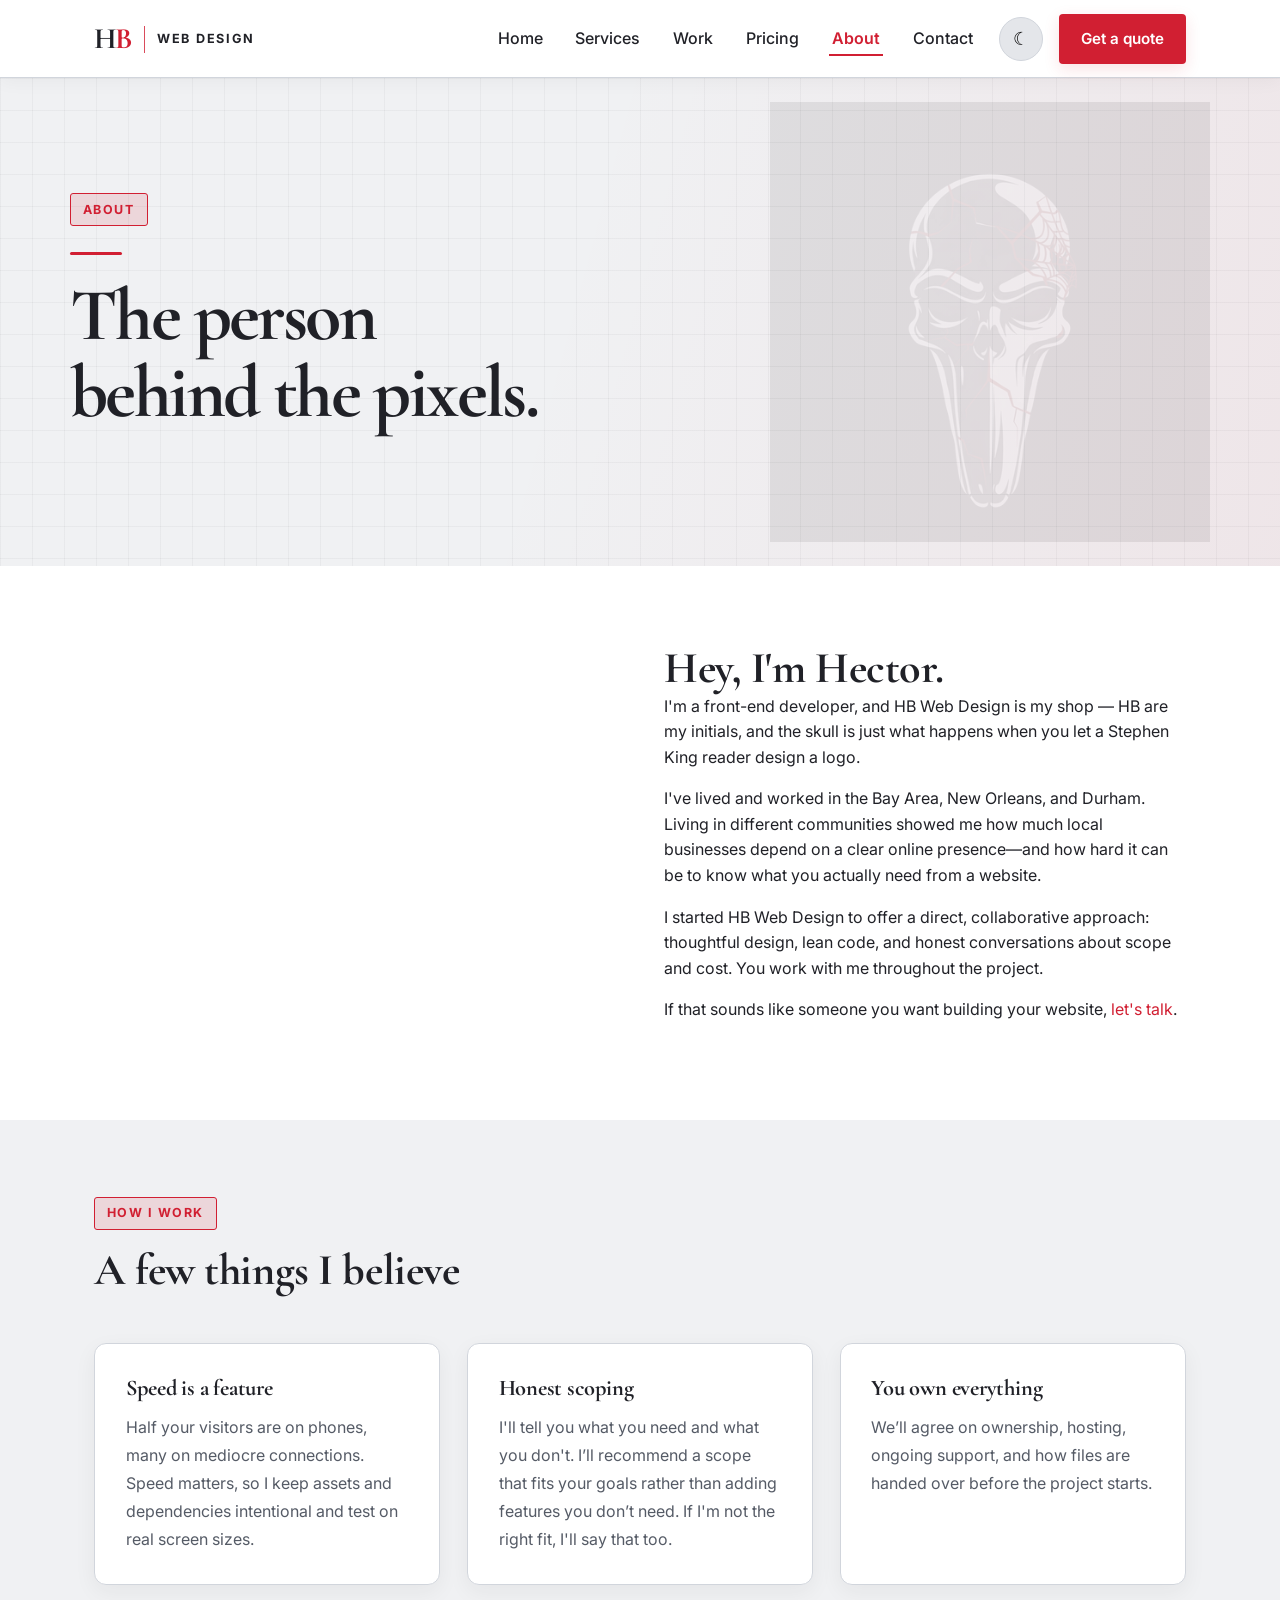
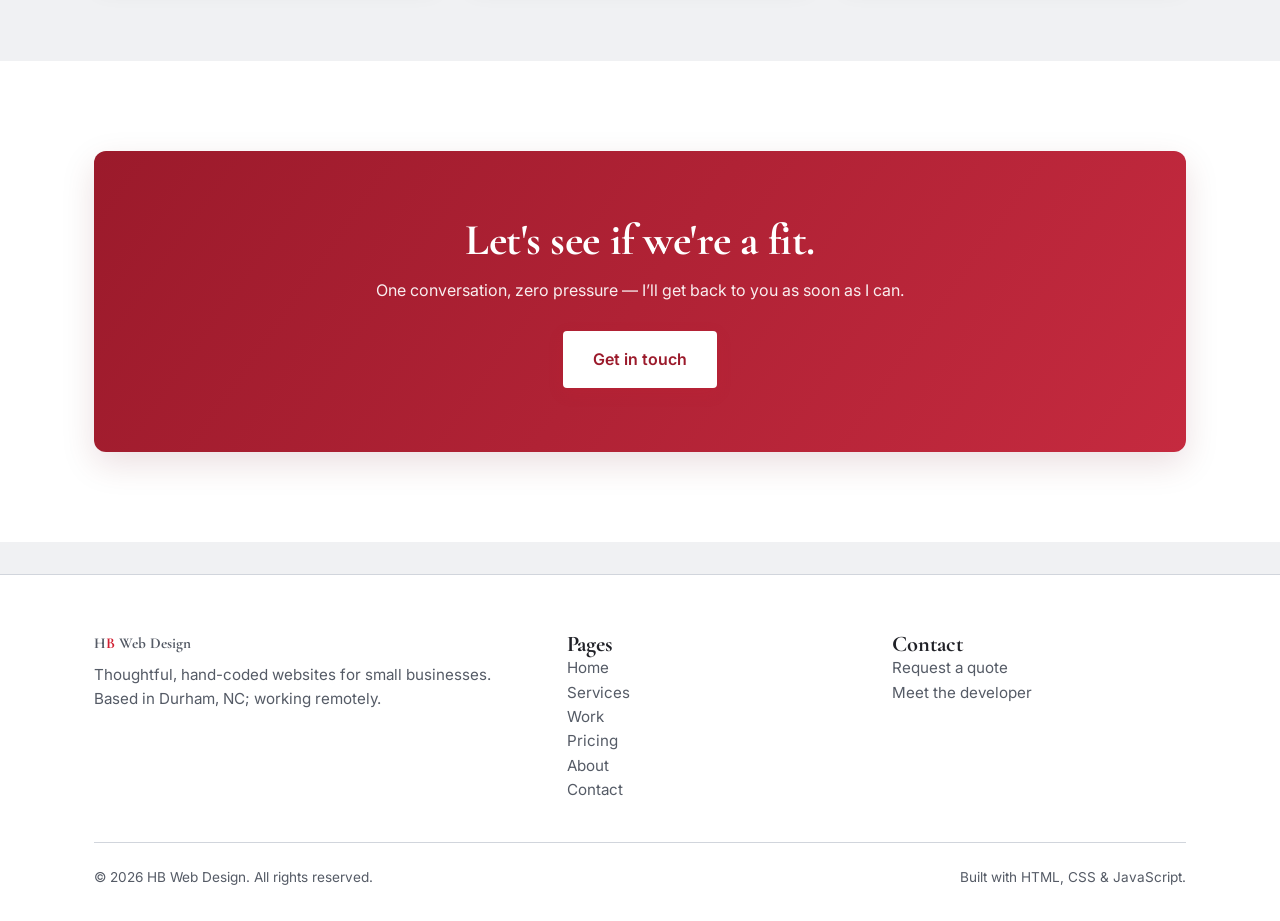
==== commit d77a7954: "Refine homepage hero, branding, and visual effects" ====
--- a/about.html
+++ b/about.html
@@ -21,7 +21,7 @@
 
   <header class="site-header">
     <div class="container">
-      <a class="brand" href="index.html" aria-label="HB Web Design — Home"><span class="brand-mark" aria-hidden="true">H<span>B</span></span><span class="brand-name">Web Design</span></a>
+      <a class="brand" href="index.html" aria-label="HB Web Design — Home"><span class="brand-mark" aria-hidden="true">H<span>B</span></span><span class="brand-divider" aria-hidden="true"></span><span class="brand-name">Web Design</span></a>
       <button class="nav-toggle" type="button" aria-label="Open menu" aria-controls="primary-navigation" aria-expanded="false">☰</button>
       <nav class="nav" id="primary-navigation" aria-label="Main navigation">
         <a class="nav-link" href="index.html">Home</a>
@@ -50,8 +50,9 @@
       <div class="container">
         <div class="grid grid--2" style="align-items: start; gap: 3rem;">
           <div>
-            <!-- TODO: replace with a real photo of Hector -->
-            <div class="work-media" style="border-radius: var(--radius); border: 1px solid var(--border); aspect-ratio: 4 / 5; display: flex; align-items: center; justify-content: center; color: var(--muted); background: var(--surface-2);">[Photo of Hector]</div>
+            <div class="about-portrait reveal">
+              <img src="assets/portrait.jpg" alt="Hector Barahona, founder of HB Web Design" width="640" height="800" loading="lazy" decoding="async">
+            </div>
           </div>
           <div>
             <h2>Hey, I'm Hector.</h2>
--- a/styles.css
+++ b/styles.css
@@ -634,7 +634,6 @@
 .nav a.nav-link:hover { color:var(--accent); background:var(--accent-soft); }
 .nav a.nav-link.active { color:var(--accent); }
 .hero { isolation:isolate; padding-top: 6.6rem; padding-bottom: 6rem; }
-.hero::before { content:""; position:absolute; z-index:0; top:-15rem; right:-10rem; width:42rem; height:42rem; border-radius:50%; background:radial-gradient(circle,rgba(209,31,50,.10), transparent 65%); pointer-events:none; }
 .hero::after { right: 1%; width:min(420px,40vw); }
 .hero .eyebrow { margin-bottom:1.6rem; }
 .hero h1 { max-width: 18ch; letter-spacing:-.035em; font-size: clamp(2.9rem,5.4vw,5rem); }
@@ -652,7 +651,6 @@
 .cta-band { background:linear-gradient(135deg,#a71b2b,#d11f32); box-shadow:0 12px 34px rgba(100,10,22,.13); }
 .trust-strip { box-shadow:0 5px 22px rgba(0,0,0,.025); }
 [data-theme="dark"] .site-header { box-shadow:0 4px 22px rgba(0,0,0,.12); }
-[data-theme="dark"] .hero::before { background:radial-gradient(circle,rgba(224,50,68,.15),transparent 65%); }
 @media (max-width: 920px) { .brand-name { font-size:.67rem; } .hero::after { opacity:calc(var(--hero-watermark-opacity) * .8); } }
 @media (max-width: 640px) { .hero { padding:4.25rem 0; } .hero::after { width:240px; right:-80px; top:35%; } .hero h1 { font-size:clamp(2.6rem,10vw,3.6rem); } }
 @media (prefers-reduced-motion: reduce) { *,*::before,*::after { transition:none!important; animation:none!important; scroll-behavior:auto!important; } }
@@ -670,9 +668,8 @@
   background-size: 32px 32px;
 }
 .section--quiet { background:var(--surface-2); }
-/* Retire the old mascot/target watermark entirely, across all modes. */
-.hero::after { content:none !important; background:none !important; }
-.hero { display:grid; align-items:center; min-height:590px; padding:5.6rem max(1.5rem,calc((100vw - 1140px)/2)) 5.6rem; grid-template-columns: minmax(0,1.05fr) minmax(340px,.95fr); gap:3.5rem; }
+/* The mascot is a quiet watermark behind hero content in both themes. */
+.hero { display:grid; align-items:center; min-height:590px; padding:5.6rem max(1.5rem,calc((100vw - 1140px)/2)) 5.6rem; grid-template-columns: minmax(0,1fr); gap:0; }
 .hero > .container { padding:0; width:100%; }
 .hero h1 { font-size:clamp(2.8rem,4.55vw,4.75rem); max-width:14ch; line-height:1.08; }
 .headline-dot { color:var(--accent); }
@@ -708,44 +705,356 @@
 @media (max-width:640px) { .hero { padding:3.4rem 1.5rem 4rem; }.hero h1 { font-size:clamp(2.65rem,10vw,3.65rem); }.mock-links { display:none; }.browser-content { min-height:300px; }.showcase-tag { right:0; } }
 @media (prefers-reduced-motion:reduce) { .hero-showcase,.tag-pulse { animation:none !important; }.browser-window,.service-icon { transition:none !important; } }
 
+
+/* V7 — clean, transparent mascot watermark in BOTH themes.
+   Use the existing transparent PNG at assets/mascot.png. */
+:root { --hero-watermark-opacity: 0.10; }
+[data-theme="dark"] { --hero-watermark-opacity: 0.13; }
+.hero::before { content: none; background: none; }
+.hero::after {
+  content: "";
+  position: absolute;
+  z-index: 0;
+  top: 50%;
+  right: max(1rem, calc((100vw - 1140px) / 2));
+  width: min(38vw, 440px);
+  aspect-ratio: 1;
+  transform: translateY(-50%);
+  background: url("assets/mascot.png") center / contain no-repeat;
+  opacity: var(--hero-watermark-opacity);
+  pointer-events: none;
+  border: 0;
+  border-radius: 0;
+  box-shadow: none;
+  filter: none;
+  animation: none;
+}
+.hero > .container { position: relative; z-index: 1; }
+@media (max-width: 900px) {
+  .hero::after { width: min(55vw, 330px); right: -3rem; }
+}
+@media (max-width: 640px) {
+  .hero::after { width: 220px; right: -65px; top: 50%; opacity: calc(var(--hero-watermark-opacity) * .7); }
+}
+
+
 /* ============================================================
-   V4 — real logo hero, no CSS browser illustration or target
-   Put your original transparent logo at assets/mascot.png.
-   This is the same image for light and dark modes.
+   V8 — luminous graphite-gray, controlled neon, and subtle motion
+   Keep mascot watermark and selective grid from V7.
    ============================================================ */
-.hero::before, .hero::after { content: none !important; background: none !important; }
-.hero { grid-template-columns: minmax(0,1.1fr) minmax(230px,.9fr); }
-.hero-logo { display:flex; justify-content:center; align-items:center; min-width:0; position:relative; z-index:1; animation:hero-logo-enter .85s ease both; }
-.hero-logo img { width:min(100%,370px); height:auto; object-fit:contain; filter:drop-shadow(0 12px 24px rgba(20,20,26,.12)); transition:transform .35s ease,filter .35s ease; }
-.hero-logo img:hover { transform:translateY(-5px) scale(1.025); filter:drop-shadow(0 18px 32px rgba(20,20,26,.18)); }
-@keyframes hero-logo-enter { from { opacity:0; transform:translateY(18px); } to { opacity:1; transform:translateY(0); } }
-@media (max-width:900px) { .hero { grid-template-columns:1fr; } .hero-logo img { width:min(70vw,280px); } }
-@media (prefers-reduced-motion:reduce) { .hero-logo { animation:none; } .hero-logo img { transition:none; } }
-
-/* V6 — transparent mascot, with no circle or solid backing. */
-.hero-logo {
-  animation: none;
-  isolation: auto;
-  background: none;
-}
-.hero-logo::before,
-.hero-logo::after {
-  content: none !important;
-  background: none !important;
-}
-.hero-logo img {
-  display: block;
-  width: min(100%, 420px);
-  height: auto;
-  max-height: 420px;
-  object-fit: contain;
-  opacity: .20;
-  filter: none;
-  transform: none;
-  transition: opacity .3s ease, transform .3s ease;
-}
-[data-theme="dark"] .hero-logo img { opacity: .24; }
-.hero-logo img:hover { opacity: .32; transform: translateY(-3px); filter: none; }
-[data-theme="dark"] .hero-logo img:hover { opacity: .36; }
-@media (max-width: 900px) { .hero-logo img { width: min(78vw, 340px); } }
-@media (prefers-reduced-motion: reduce) { .hero-logo img { transition: none; } }
+:root {
+  --bg: #f4f4f5;
+  --surface: #ffffff;
+  --surface-2: #e8e8ea;
+  --border: #cdcdcf;
+  --text: #202126;
+  --muted: #525661;
+  --glow: rgba(209, 31, 50, .23);
+  --hero-watermark-opacity: .10;
+}
+[data-theme="dark"] {
+  --bg: #cdcdcf;
+  --surface: #ececee;
+  --surface-2: #d9d9dc;
+  --border: #babac0;
+  --text: #212127;
+  --muted: #50535c;
+  --accent: #b51d2c;
+  --accent-hover: #921524;
+  --accent-soft: rgba(181, 29, 44, .10);
+  --accent-ink: #fff;
+  --glow: rgba(181,29,44,.27);
+  --grid-line: rgba(35,38,45,.045);
+  --hero-watermark-opacity: .13;
+  --shadow: 0 9px 26px rgba(29,30,37,.09);
+}
+/* Keep gray themes readable. The alternate theme is now silver, not charcoal. */
+.site-header { background:var(--surface); }
+.hero, .section--grid { background-color:var(--bg); }
+.section--quiet { background:var(--surface-2); }
+.hero::after { filter:none; mix-blend-mode:normal; }
+.section-head .eyebrow, .hero .eyebrow { letter-spacing:.12em; }
+.hero h1 { text-wrap:balance; }
+.btn-primary {
+  box-shadow: 0 6px 20px rgba(181,29,44,.20), 0 0 0 1px rgba(255,255,255,.08) inset;
+}
+.btn-primary:hover, .btn-primary:focus-visible {
+  box-shadow: 0 12px 30px rgba(181,29,44,.30), 0 0 24px var(--glow);
+}
+.btn-secondary:hover, .btn-secondary:focus-visible,
+.theme-toggle:hover, .theme-toggle:focus-visible {
+  border-color:var(--accent);
+  box-shadow:0 0 0 3px var(--accent-soft),0 0 20px var(--glow);
+}
+.card, .work-card, .faq details, .founder-card { backface-visibility:hidden; }
+.card:hover, .work-card:hover, .faq details:hover {
+  box-shadow:0 14px 30px rgba(30,33,41,.09),0 0 21px var(--glow);
+}
+.card, .work-card { position:relative; }
+.card:focus-within, .work-card:focus-within { border-color:var(--accent); box-shadow:0 0 0 3px var(--accent-soft); }
+.service-icon { box-shadow: inset 0 0 0 1px var(--accent-soft); }
+.service-grid .card:hover .service-icon { box-shadow:0 0 18px var(--glow); }
+.nav a.nav-link { position:relative; }
+.nav a.nav-link::after {
+  content:""; position:absolute; height:2px; left:15%; right:85%; bottom:5px;
+  background:var(--accent); opacity:0;
+  transition:right .27s ease,opacity .27s ease;
+}
+.nav a.nav-link:hover::after, .nav a.nav-link:focus-visible::after,
+.nav a.nav-link.active::after { right:15%; opacity:1; }
+/* Founder profile card: photograph above compact nameplate. */
+.founder-card {
+  width:min(100%,355px); margin:0 auto; padding:0; overflow:hidden;
+  border:1px solid var(--border); border-radius:16px;
+  background:var(--surface); box-shadow:var(--shadow);
+  transition:transform .35s ease,border-color .35s ease,box-shadow .35s ease;
+}
+.founder-card:hover { transform:translateY(-5px); border-color:var(--accent); box-shadow:0 12px 30px rgba(22,23,27,.12),0 0 20px var(--glow); }
+.founder-photo { width:100%; aspect-ratio:4/5; overflow:hidden; background:var(--surface-2); }
+.founder-photo img { width:100%;height:100%;object-fit:cover;object-position:center; display:block; transition:transform .7s cubic-bezier(.2,.75,.2,1); }
+.founder-card:hover img { transform:scale(1.035); }
+.founder-caption { display:grid; gap:.15rem; padding:1rem 1.3rem 1.25rem; border-top:2px solid var(--accent); text-align:left; }
+.founder-caption .founder-label { font-size:.65rem; text-transform:uppercase;letter-spacing:.13em;color:var(--accent);font-weight:700; }
+.founder-caption strong { font-size:1.3rem;line-height:1.4;color:var(--text); }
+.founder-caption > span:last-child { font-size:.86rem;color:var(--muted); }
+/* Scroll reveals only activate when JS marks them ready. */
+.js-motion .reveal { opacity:0; transform:translateY(18px); transition:opacity .65s ease,transform .65s cubic-bezier(.2,.7,.2,1); }
+.js-motion .reveal.is-visible { opacity:1; transform:translateY(0); }
+@media (max-width:640px) {
+  .nav a.nav-link::after { display:none; }
+  .founder-card { width:min(100%,320px); }
+}
+@media (prefers-reduced-motion:reduce) {
+  .js-motion .reveal { opacity:1;transform:none;transition:none; }
+  .founder-card:hover, .founder-card:hover img { transform:none; }
+  .nav a.nav-link::after { transition:none; }
+}
+
+
+/* =============================================================
+   V9 — refined graphite / focused accents / more visual rhythm
+   Overrides earlier palette experiments without changing markup.
+   ============================================================= */
+:root {
+  --bg: #f0f1f3;
+  --surface: #ffffff;
+  --surface-2: #e4e6ea;
+  --border: #d1d5dc;
+  --text: #202127;
+  --muted: #555b66;
+  --glow: rgba(209,31,50,.13);
+  --shadow: 0 7px 22px rgba(29,32,42,.055);
+  --hero-watermark-opacity: .075;
+}
+[data-theme="dark"] {
+  --bg: #3c3f47;
+  --surface: #484b54;
+  --surface-2: #343740;
+  --border: #626671;
+  --text: #f7f7f9;
+  --muted: #d5d8de;
+  --accent: #f05a69;
+  --accent-hover: #ff7682;
+  --accent-soft: rgba(240,90,105,.14);
+  --accent-ink: #191a1f;
+  --grid-line: rgba(255,255,255,.055);
+  --glow: rgba(240,90,105,.15);
+  --shadow: 0 8px 25px rgba(15,16,22,.13);
+  --hero-watermark-opacity: .10;
+}
+/* Wordmark: accent HB, clear divider, high-contrast title. */
+.brand { display:inline-flex; align-items:center; gap:.75rem; white-space:nowrap; }
+.brand .brand-mark { color:var(--text); font-size:1.85rem; letter-spacing:-.055em; }
+.brand .brand-mark span { color:var(--accent); }
+.brand .brand-divider { width:1px; height:27px; background:var(--accent); opacity:.8; flex:none; }
+.brand .brand-name { padding:0; border:0; max-width:none; color:var(--text); font-size:.79rem; letter-spacing:.14em; line-height:1.1; }
+/* Alternating soft surfaces, much clearer boundaries, and even breathing room. */
+main > .section { padding-block:clamp(4.25rem,7vw,6rem); }
+main > .section--tight { padding-block:clamp(3.75rem,6vw,5.25rem); }
+main > .section--services { background:var(--surface); border-block:1px solid var(--border); }
+main > .section--quiet { background:var(--surface-2); border-block:1px solid var(--border); }
+main > .section--grid { background-color:var(--bg); }
+main > .section:not(.section--services):not(.section--quiet):not(.section--grid):nth-of-type(even) { background:var(--surface); }
+.section-head { margin-bottom:clamp(2rem,4vw,3rem); }
+.section-head .eyebrow { margin-bottom:1rem; }
+.section-head h2 { line-height:1.13; max-width:24ch; }
+.section-head.center h2 { margin-inline:auto; }
+.grid { gap:clamp(1.15rem,2.5vw,1.65rem); }
+.card, .work-card, .founder-card { background:var(--surface); border:1px solid var(--border); box-shadow:var(--shadow); }
+.card { padding:clamp(1.4rem,2.4vw,2rem); }
+.card:hover,.work-card:hover,.founder-card:hover {
+  border-color:var(--accent);
+  box-shadow:0 14px 30px rgba(20,20,30,.11),0 0 0 1px var(--accent-soft);
+  transform:translateY(-4px);
+}
+.service-grid .card { border-top:3px solid var(--border); }
+.service-grid .card:hover { border-top-color:var(--accent); }
+.service-grid .card:hover .service-icon { box-shadow:0 0 0 3px var(--accent-soft); transform:translateY(-2px); }
+/* Keep neon specifically for interactive actions, not large static surfaces. */
+.btn-primary { box-shadow:0 5px 16px rgba(209,31,50,.13); }
+.btn-primary:hover,.btn-primary:focus-visible { box-shadow:0 10px 25px var(--glow),0 0 0 3px var(--accent-soft); }
+.btn-secondary:hover,.btn-secondary:focus-visible,.theme-toggle:hover,.theme-toggle:focus-visible {
+  box-shadow:0 0 0 3px var(--accent-soft);
+}
+.cta-band { background:linear-gradient(125deg,#9b1a2b,#c52a3f); color:#fff; padding:clamp(2.5rem,5vw,4rem); }
+.cta-band .btn-primary { color:#9b1a2b; background:#fff; }
+.cta-band .btn-primary:hover { color:#831426; background:#f4f4f5; }
+/* More comfortable paragraphs and legible links, particularly on charcoal. */
+.card p,.work-card .work-body p { line-height:1.75; }
+[data-theme="dark"] .card .price,[data-theme="dark"] .eyebrow { color:var(--accent); }
+[data-theme="dark"] .btn-primary { color:#191a1f; }
+[data-theme="dark"] .cta-band .btn-primary { color:#9b1a2b; }
+[data-theme="dark"] .cta-band p,[data-theme="dark"] .cta-band h2 { color:#fff; }
+/* Hero has room for the watermark and clear call-to-action contrast. */
+.hero { min-height: min(600px,80vh); padding-block:clamp(4.5rem,8vw,7rem); }
+.hero .lead { line-height:1.8; }
+.hero::after { filter:none; }
+@media (max-width:720px) {
+  .brand { gap:.5rem; }
+  .brand .brand-mark { font-size:1.65rem; }
+  .brand .brand-divider { height:22px; }
+  .brand .brand-name { font-size:.66rem; }
+  .hero { min-height:0; }
+}
+@media (prefers-reduced-motion:reduce) {
+  .card,.work-card,.founder-card,.service-icon,.btn-primary,.btn-secondary { transition:none !important; }
+  .card:hover,.work-card:hover,.founder-card:hover { transform:none; }
+}
+
+/* =============================================================
+   V10 | Unified deep crimson + modern founder-led hero
+   Clean, responsive visual hierarchy without frameworks.
+   ============================================================= */
+:root, [data-theme="dark"] {
+  --accent: #d11f32;
+  --accent-hover: #a81828;
+  --accent-soft: rgba(209,31,50,.13);
+  --accent-ink: #fff;
+  --glow: rgba(209,31,50,.22);
+}
+/* Keep Crimson constant across themes, including navigation. */
+[data-theme="dark"] .btn-primary { color:#fff; }
+[data-theme="dark"] .eyebrow, [data-theme="dark"] .card .price { color:var(--accent); }
+.hero { grid-template-columns:minmax(0,1.35fr) minmax(245px,.75fr); column-gap:clamp(2rem,5vw,5.25rem); align-items:center; }
+.hero > .container { max-width:none; }
+.hero h1 { max-width:16ch; }
+.hero-founder { position:relative; z-index:2; width:100%; max-width:350px; justify-self:end; }
+.hero-founder-card { display:block; overflow:hidden; border:1px solid var(--border); border-radius:18px; background:var(--surface); color:var(--text); text-decoration:none; box-shadow:0 24px 55px rgba(13,14,20,.16); transition:transform .35s cubic-bezier(.2,.7,.2,1),box-shadow .35s ease,border-color .35s ease; }
+.hero-founder-card:hover,.hero-founder-card:focus-visible { transform:translateY(-7px); border-color:var(--accent); box-shadow:0 28px 58px rgba(13,14,20,.18),0 0 0 3px var(--accent-soft); text-decoration:none; }
+.hero-founder-photo { aspect-ratio:4/3; background:var(--surface-2); overflow:hidden; }
+.hero-founder-photo img { width:100%;height:100%;object-fit:cover;object-position:center 30%;display:block;transition:transform .5s ease; }
+.hero-founder-card:hover .hero-founder-photo img { transform:scale(1.035); }
+.hero-founder-details { display:flex;flex-direction:column;gap:.35rem;padding:1.35rem 1.5rem 1.5rem;border-top:3px solid var(--accent); }
+.hero-founder-kicker { font-size:.67rem; font-weight:800; letter-spacing:.12em; color:var(--accent); }
+.hero-founder-details strong {font-size:1.25rem;color:var(--text);line-height:1.35;}
+.hero-founder-details > span:last-child {color:var(--muted);font-size:.88rem;}
+.hero-founder-details > span:last-child span {color:var(--accent);}
+.about-portrait {max-width:320px;width:100%;aspect-ratio:4/5;margin-inline:auto;overflow:hidden;border-radius:16px;border:1px solid var(--border);background:var(--surface-2);box-shadow:var(--shadow);}
+.about-portrait img {width:100%;height:100%;display:block;object-fit:cover;object-position:center;}
+/* Small, modern motion details: avoid indiscriminate neon. */
+.btn,.nav-link,.card,.work-card {transition-duration:.28s;}
+.btn-primary { position:relative; }
+.btn-primary:hover { box-shadow:0 10px 28px var(--glow),0 0 0 3px var(--accent-soft); }
+@media(max-width:900px) {
+  .hero {grid-template-columns:minmax(0,1fr);gap:2.5rem;}
+  .hero-founder {justify-self:start;max-width:310px;}
+  .hero h1 {max-width:18ch;}
+}
+@media(max-width:540px) {
+  .hero-founder {width:min(100%,290px);justify-self:center;}
+  .hero-founder-photo {aspect-ratio: 5/3;}
+  .hero-founder-details {padding:1rem 1.2rem;}
+}
+@media(prefers-reduced-motion:reduce){
+ .hero-founder-card,.hero-founder-photo img{transition:none;}
+ .hero-founder-card:hover,.hero-founder-card:focus-visible,.hero-founder-card:hover img{transform:none;}
+}
+
+
+/* ============================================================
+   Homepage v11 — editorial-tech / noir details, no frameworks
+   Scoped to the homepage and responsive in both themes.
+   ============================================================ */
+.hero { display:block; min-height:0; padding-block:clamp(5rem,9vw,8rem); }
+.hero > .container { max-width:1140px; margin-inline:auto; }
+.hero h1 { max-width:17ch; font-size:clamp(2.8rem,5.8vw,5.4rem); line-height:1.04; letter-spacing:-.035em; }
+.hero .lead { max-width:58ch; }
+.hero::before { content:""; position:absolute; inset:0; pointer-events:none; background:linear-gradient(105deg,transparent 43%,rgba(209,31,50,.055) 100%); }
+.hero .hero-note { letter-spacing:.08em; text-transform:uppercase; font-size:.72rem; }
+.founder-offer { position:relative; isolation:isolate; padding-block:clamp(4.5rem,8vw,7.5rem); background:var(--surface-2); border-block:1px solid var(--border); overflow:hidden; }
+.founder-offer::before { content:none; }
+.founder-offer-layout { display:grid; grid-template-columns:minmax(230px,.78fr) minmax(0,1.65fr); gap:clamp(2.5rem,7vw,7rem); align-items:start; }
+.founder-offer-aside { position:relative; }
+.owner-profile { display:block; max-width:365px; color:var(--text); text-decoration:none; background:var(--surface); border:1px solid var(--border); border-radius:16px; overflow:hidden; box-shadow:0 18px 55px rgba(0,0,0,.13); transition:transform .4s ease,box-shadow .4s ease,border-color .4s ease; }
+.owner-profile:hover,.owner-profile:focus-visible { transform:translateY(-6px); border-color:var(--accent); box-shadow:0 24px 60px rgba(0,0,0,.15),0 0 25px rgba(209,31,50,.13); text-decoration:none; }
+.owner-profile-image { position:relative; aspect-ratio:4/5; background:var(--surface-2); overflow:hidden; }
+.owner-profile-image img { display:block; width:100%; height:100%; object-fit:cover; object-position:center 28%; transition:transform .6s cubic-bezier(.2,.75,.2,1); }
+.owner-profile:hover img { transform:scale(1.035); }
+.owner-image-caption { position:absolute; bottom:0; left:0; right:0; display:flex; justify-content:space-between; padding:.7rem 1rem; background:rgba(8,8,12,.82); font-size:.63rem; font-weight:700; letter-spacing:.13em; color:#fff; }
+.owner-image-caption span { color:#ffadb5; }
+.owner-profile-info { display:grid; gap:.3rem; padding:1.25rem 1.4rem 1.5rem; border-top:2px solid var(--accent); }
+.owner-profile-label { color:var(--accent); font-size:.66rem; font-weight:800; letter-spacing:.12em; }
+.owner-profile-info strong { font-size:1.5rem; line-height:1.25; }
+.owner-profile-info > span:last-child { color:var(--muted); font-size:.9rem; }
+.owner-aside-note { display:flex; align-items:center; gap:.6rem; max-width:365px; padding:1.1rem .4rem; color:var(--muted); font-size:.78rem; }
+.status-signal { display:inline-block; flex:none; width:7px; height:7px; border-radius:50%; background:var(--accent); box-shadow:0 0 0 4px var(--accent-soft); }
+.founder-offer-content .eyebrow { margin-bottom:1rem; }
+.founder-offer-content h2 { max-width:15ch; font-size:clamp(2.15rem,4.2vw,3.7rem); letter-spacing:-.027em; line-height:1.11; margin-bottom:1.4rem; }
+.founder-offer-content h2 em { font-style:normal; color:var(--accent); }
+.offer-intro { max-width:64ch; color:var(--text); opacity:.88; font-size:1.06rem; line-height:1.8; }
+.offer-pricing { display:flex; gap:.65rem; flex-wrap:wrap; align-items:center; padding:1.05rem 0 1.4rem; font-size:.9rem; color:var(--muted); border-bottom:1px solid var(--border); }
+.offer-pricing strong { color:var(--text); }
+.offer-benefits { display:grid; grid-template-columns:repeat(2,minmax(0,1fr)); gap:0 clamp(1.25rem,3vw,2rem); margin-block:1.35rem 2rem; }
+.offer-benefit { display:grid; grid-template-columns:30px minmax(0,1fr); gap:.85rem; align-items:start; padding:1.25rem .2rem 1.4rem; border-bottom:1px solid var(--border); transition:border-color .3s ease,transform .3s ease; }
+.offer-benefit:hover { transform:translateY(-2px); border-color:var(--accent); }
+.benefit-symbol { color:var(--accent); font-family:monospace; font-size:.76rem; font-weight:700; padding-top:.28rem; }
+.offer-benefit h3 { font-family:var(--font-sans); font-size:1rem; font-weight:700; letter-spacing:-.01em; margin-bottom:.55rem; }
+.offer-benefit p { color:var(--muted); font-size:.87rem; line-height:1.65; }
+.offer-actions { display:flex; flex-wrap:wrap; align-items:center; gap:1.4rem; }
+.offer-secondary-link { color:var(--text); font-weight:700; font-size:.9rem; text-underline-offset:5px; text-decoration:underline; }
+.offer-secondary-link:hover { color:var(--accent); }
+@media(max-width:900px) { .founder-offer-layout { grid-template-columns:minmax(0,1fr); gap:2rem; } .founder-offer-aside { max-width:320px; } .founder-offer-content h2 { max-width:19ch; } }
+@media(max-width:580px) { .hero h1 { max-width:18ch; } .founder-offer { padding-block:4rem; } .founder-offer-aside { width:100%; max-width:280px; margin-inline:auto; } .owner-aside-note { font-size:.72rem; } .offer-benefits { grid-template-columns:1fr; } .offer-pricing { display:block; line-height:2; } .offer-pricing > span { margin-inline:.35rem; } }
+@media(prefers-reduced-motion:reduce) { .owner-profile,.owner-profile-image img,.offer-benefit { transition:none; } .owner-profile:hover,.owner-profile:hover img,.offer-benefit:hover { transform:none; } }
+
+
+/* HOMEPAGE V12 — terminal-noir studio hero (scoped to homepage only) */
+.hero--studio { display:block; position:relative; isolation:isolate; overflow:hidden; background:var(--bg); padding:clamp(5rem,8vw,7.2rem) 0 clamp(2.8rem,5vw,4.6rem); min-height:0; }
+.hero--studio::before { content:""; position:absolute; inset:0; pointer-events:none; background-image:linear-gradient(rgba(115,123,139,.08) 1px,transparent 1px),linear-gradient(90deg,rgba(115,123,139,.08) 1px,transparent 1px); background-size:40px 40px; background-position:center; z-index:-2; }
+/* Preserve the original mascot watermark, always on the RIGHT. */
+.hero--studio::after { content:""; position:absolute; width:clamp(250px,34vw,470px); height:clamp(250px,34vw,470px); right:clamp(-80px,3vw,45px); top:12%; transform:none; background:url('assets/mascot.png') center/contain no-repeat; opacity:var(--hero-watermark-opacity); pointer-events:none; z-index:-1; filter:none; border:0; border-radius:0; box-shadow:none; }
+.hero--studio .hero-studio-content { max-width:1140px; position:relative; z-index:1; }
+.hero--studio .hero-studio-copy { max-width:770px; position:relative; z-index:2; }
+.hero--studio h1 { max-width:17ch; font-size:clamp(3rem,6.4vw,6.1rem); line-height:1.04; letter-spacing:-.048em; margin:1.2rem 0 1.4rem; text-wrap:balance; }
+.hero--studio .hero-accent { color:var(--accent); }
+.hero--studio .lead { max-width:58ch; font-size:clamp(1.05rem,1.65vw,1.22rem); line-height:1.75; }
+.studio-overline { display:inline-flex; flex-wrap:wrap; align-items:center; gap:.6rem; font:700 .7rem/1.4 var(--font-sans); letter-spacing:.16em; color:var(--muted); }
+.studio-led { width:8px; height:8px; background:var(--accent); border-radius:50%; box-shadow:0 0 0 4px rgba(209,31,50,.12),0 0 13px rgba(209,31,50,.3); }
+.studio-slash { color:var(--accent); }
+.hero-studio-actions { margin-top:1.8rem; }
+.hero--studio .hero-note { display:flex; align-items:center; gap:.6rem; margin:1.7rem 0 0; letter-spacing:.12em; font-size:.69rem; color:var(--muted); }
+.hero-terminal { color:var(--accent); font:700 1rem monospace; }
+.hero-capabilities { margin-top:clamp(3rem,6vw,5.5rem); display:grid; grid-template-columns:repeat(4,minmax(0,1fr)); gap:12px; position:relative; z-index:2; }
+.capability-card { position:relative; display:flex; flex-direction:column; align-items:flex-start; gap:.45rem; min-height:198px; padding:1.45rem 1.35rem; background:var(--surface); color:var(--text); text-decoration:none; border:1px solid var(--border); border-radius:12px; box-shadow:0 10px 28px rgba(0,0,0,.04); overflow:hidden; transform-style:preserve-3d; transition:transform .5s cubic-bezier(.2,.7,.2,1),border-color .3s ease,box-shadow .3s ease; }
+.capability-card::before { content:""; position:absolute; width:140px;height:140px;top:-100px;right:-85px; border-radius:50%; background:rgba(209,31,50,.10); filter:blur(24px); transition:transform .5s ease; }
+.capability-card:hover,.capability-card:focus-visible { text-decoration:none; color:var(--text); border-color:var(--accent); transform:translateY(-8px) rotateY(-5deg) rotateX(3deg); box-shadow:0 20px 40px rgba(0,0,0,.12),0 0 23px rgba(209,31,50,.14); }
+.capability-card:hover::before,.capability-card:focus-visible::before { transform:translate(-25px,35px); }
+.capability-symbol { color:var(--accent); font:700 1.4rem/1.2 monospace; height:35px; transform-origin:center; transition:transform .65s cubic-bezier(.2,.7,.2,1); }
+.capability-card:hover .capability-symbol,.capability-card:focus-visible .capability-symbol { transform:rotate(360deg); }
+.capability-index { color:var(--muted); font:700 .64rem/1.4 monospace; letter-spacing:.1em; }
+.capability-card strong { font:700 1.05rem/1.25 var(--font-sans); }
+.capability-card > span:not(.capability-symbol):not(.capability-index):not(.capability-arrow) { color:var(--muted); font-size:.82rem; line-height:1.45; }
+.capability-arrow { position:absolute; bottom:1rem; right:1.15rem; color:var(--accent); transition:transform .25s ease; }
+.capability-card:hover .capability-arrow { transform:translate(3px,-3px); }
+@media(max-width:850px) { .hero-capabilities { grid-template-columns:repeat(2,minmax(0,1fr)); } .hero--studio::after { top:8%;right:-70px;opacity:calc(var(--hero-watermark-opacity)*.7); } }
+@media(max-width:520px) { .hero--studio { padding-top:4.1rem; } .hero--studio h1 { font-size:clamp(2.7rem,11vw,4rem); } .hero--studio::after { width:240px;height:240px;right:-95px;top:12%;opacity:calc(var(--hero-watermark-opacity)*.5); } .hero-capabilities { gap:9px; } .capability-card { min-height:176px;padding:1.1rem .95rem; } .capability-card strong { font-size:.93rem; } .studio-overline { font-size:.59rem; } }
+@media(prefers-reduced-motion:reduce) { .capability-card,.capability-symbol,.capability-arrow { transition:none; } .capability-card:hover,.capability-card:focus-visible,.capability-card:hover .capability-symbol { transform:none; } }
+
+/* Homepage studio location and target service areas */
+.studio-location { display:flex; flex-direction:column; align-items:flex-start; gap:.4rem; }
+.studio-service-areas { color:var(--muted); font-size:.78rem; font-weight:500; line-height:1.55; letter-spacing:.035em; }
+
+/* V13: clean, solid offer area; prevent inherited decorative overlays */
+.founder-offer { background:var(--surface-2); background-image:none; }
+.founder-offer::after, .offer-benefit::before, .offer-benefit::after { content:none; }
+.offer-benefit { background:transparent; background-image:none; box-shadow:none; }
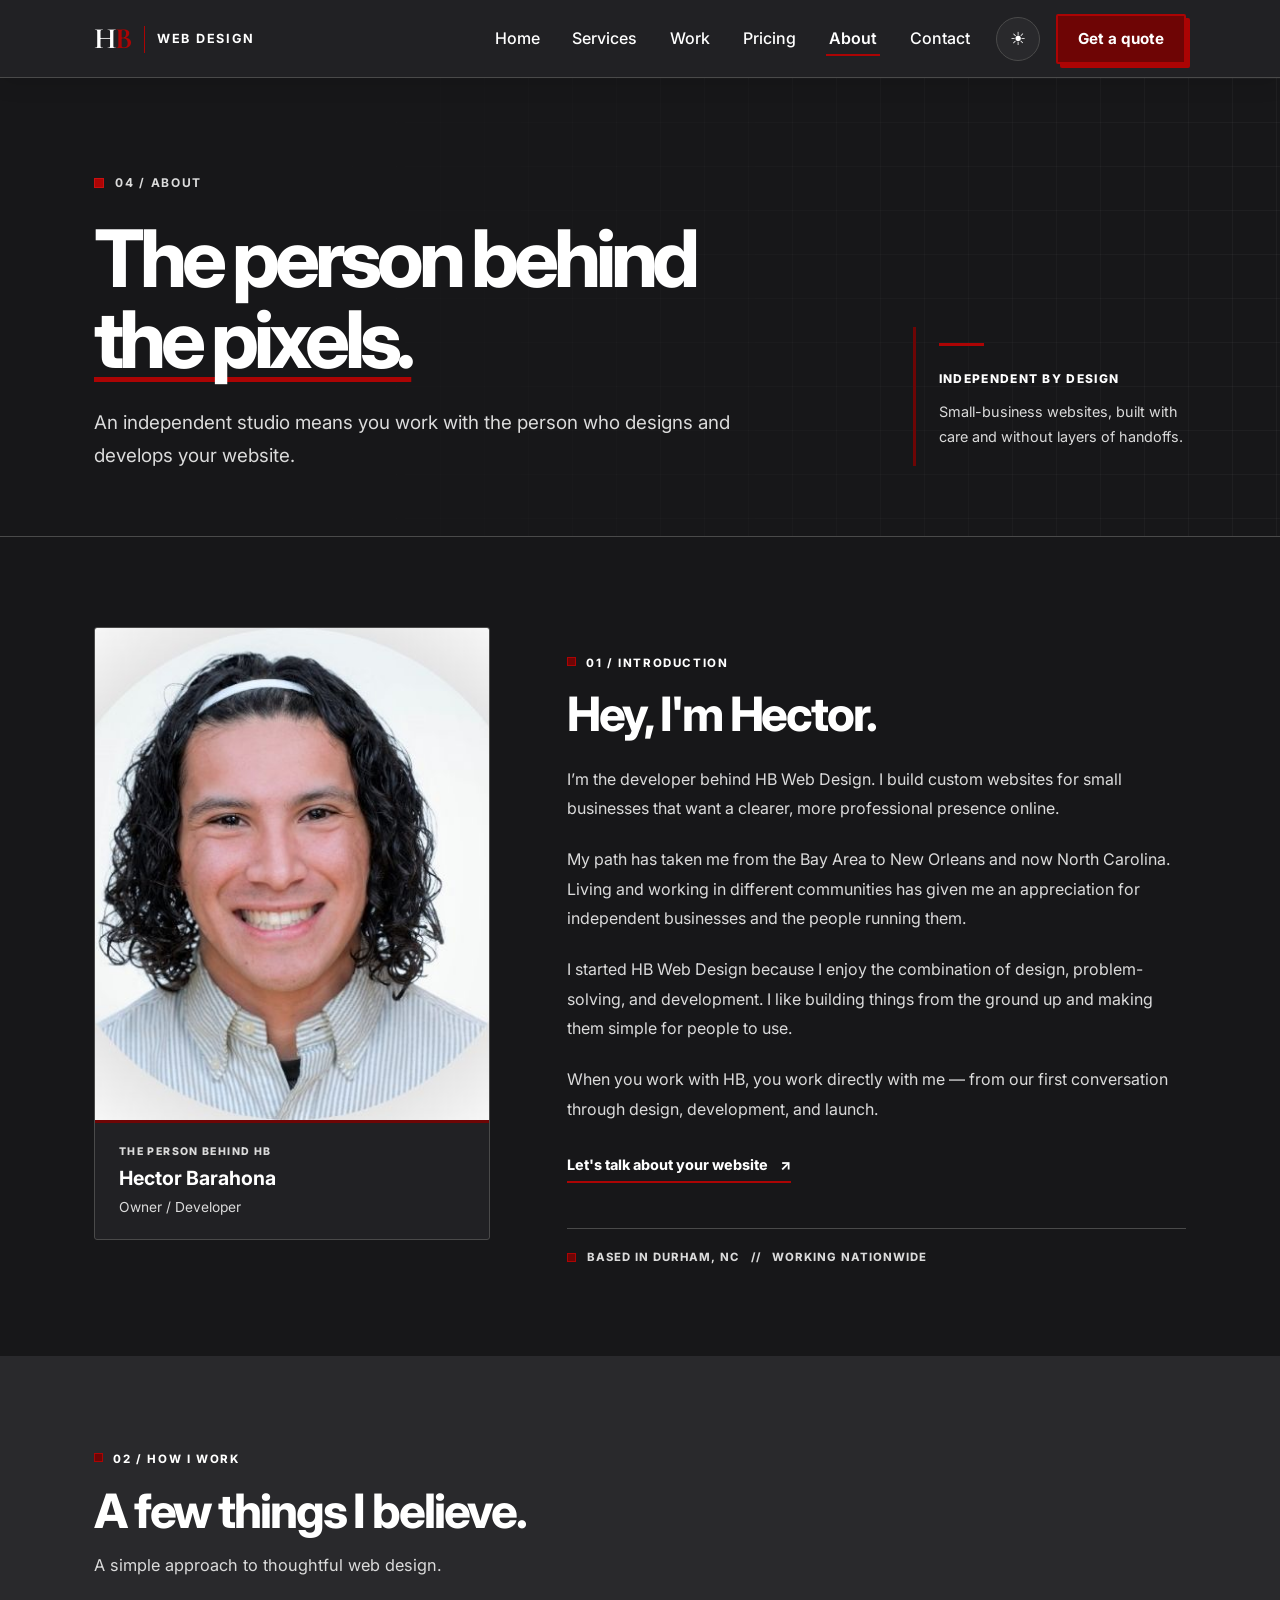
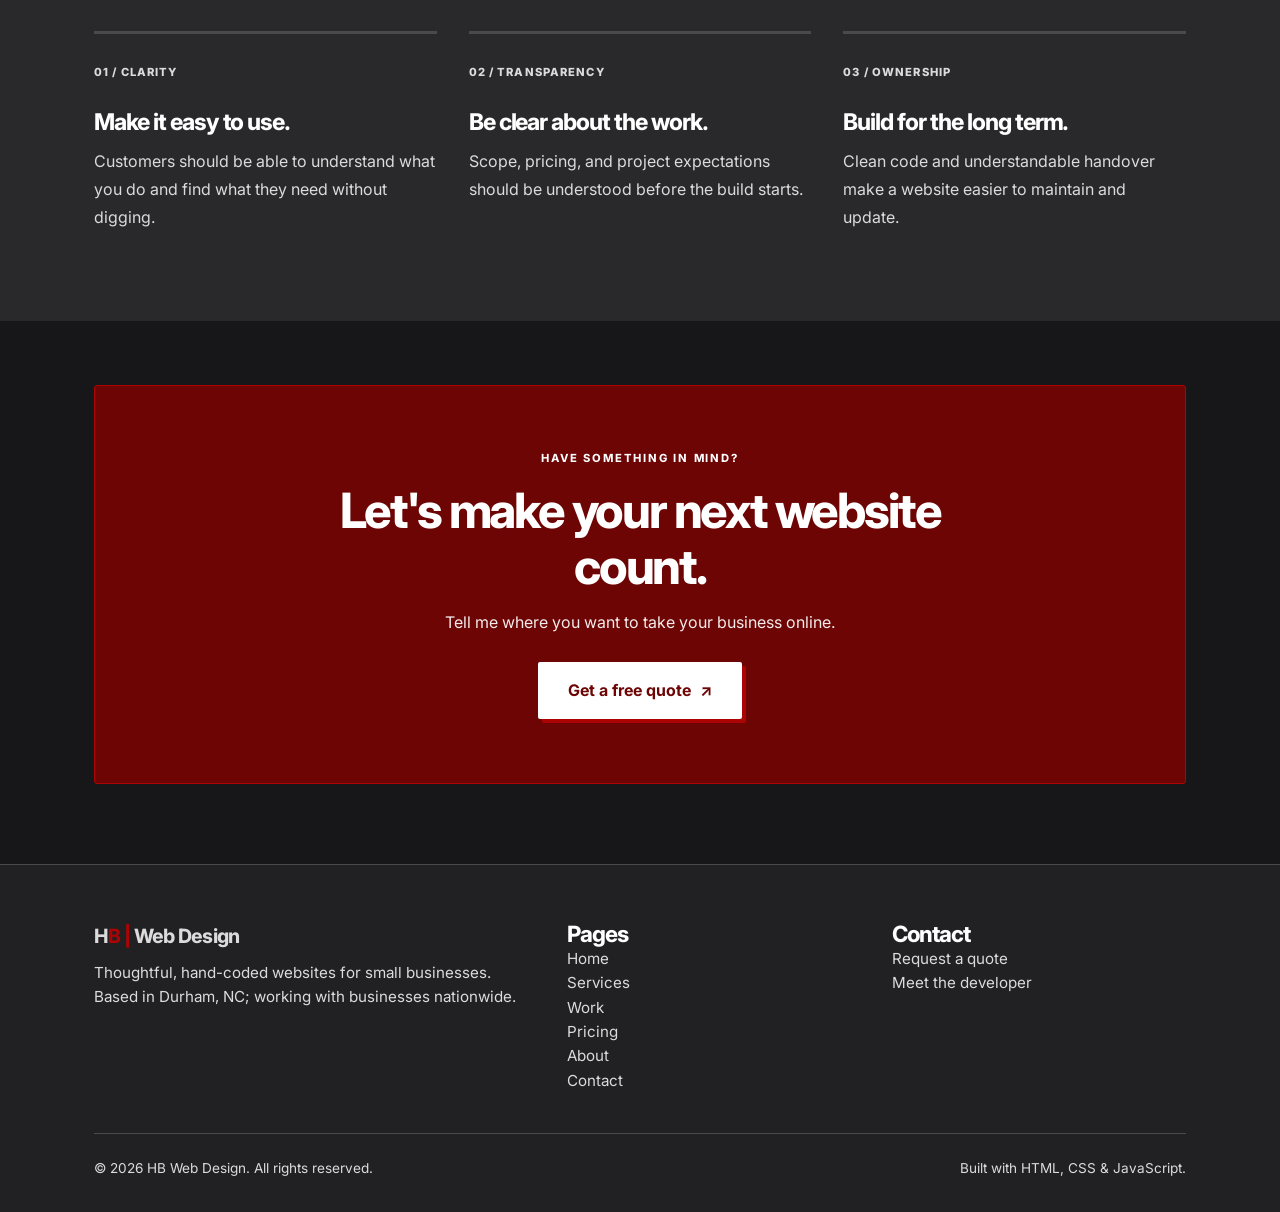
==== commit e9f75374: "Complete site-wide redesign and update documentation" ====
--- a/about.html
+++ b/about.html
@@ -1,24 +1,22 @@
 <!DOCTYPE html>
-<html lang="en" data-theme="light">
+<html lang="en" data-theme="dark">
 <head>
   <meta charset="UTF-8">
   <meta name="viewport" content="width=device-width, initial-scale=1.0">
   <title>About — HB Web Design</title>
-  <meta name="description" content="Meet Hector, the developer behind HB Web Design — hand-coded websites for small businesses in the Bay Area, New Orleans, and Durham.">
+  <meta name="description" content="Meet Hector Barahona, the founder and developer behind HB Web Design, based in Durham and working nationwide.">
   <link rel="icon" type="image/png" href="assets/favicon.png">
   <link rel="stylesheet" href="styles.css">
   <script>
     (function () {
       var saved = null;
       try { saved = localStorage.getItem('hb-theme'); } catch (e) {}
-      var theme = saved || (window.matchMedia('(prefers-color-scheme: dark)').matches ? 'dark' : 'light');
-      document.documentElement.setAttribute('data-theme', theme);
+      document.documentElement.setAttribute('data-theme', saved || 'dark');
     })();
   </script>
 </head>
-<body>
+<body class="site-subpage subpage--about">
   <a class="skip-link" href="#main">Skip to content</a>
-
   <header class="site-header">
     <div class="container">
       <a class="brand" href="index.html" aria-label="HB Web Design — Home"><span class="brand-mark" aria-hidden="true">H<span>B</span></span><span class="brand-divider" aria-hidden="true"></span><span class="brand-name">Web Design</span></a>
@@ -28,85 +26,61 @@
         <a class="nav-link" href="services.html">Services</a>
         <a class="nav-link" href="work.html">Work</a>
         <a class="nav-link" href="pricing.html">Pricing</a>
-        <a class="nav-link active" href="about.html">About</a>
+        <a class="nav-link active" href="about.html" aria-current="page">About</a>
         <a class="nav-link" href="contact.html">Contact</a>
         <button class="theme-toggle" type="button" aria-label="Toggle color theme">◐</button>
         <a class="btn btn-primary" href="contact.html">Get a quote</a>
       </nav>
     </div>
   </header>
-
   <main id="main">
-    <!-- Page hero -->
-    <section class="hero">
-      <div class="container">
-        <span class="eyebrow">About</span>
-        <h1>The person behind the pixels.</h1>
+    <section class="page-hero" aria-labelledby="page-heading">
+      <div class="container page-hero__layout">
+        <div>
+          <p class="page-kicker"><span class="page-kicker__square" aria-hidden="true"></span> 04 / ABOUT</p>
+          <h1 id="page-heading">The person behind<br><span class="headline-rule">the pixels.</span></h1>
+          <p class="page-hero__lead">An independent studio means you work with the person who designs and develops your website.</p>
+        </div>
+        <aside class="page-hero__aside" aria-label="Page introduction">
+          <span class="page-hero__aside-line" aria-hidden="true"></span>
+          <strong>INDEPENDENT BY DESIGN</strong>
+          <p>Small-business websites, built with care and without layers of handoffs.</p>
+        </aside>
       </div>
     </section>
-
-    <!-- Bio -->
-    <section class="section section--tight">
-      <div class="container">
-        <div class="grid grid--2" style="align-items: start; gap: 3rem;">
-          <div>
-            <div class="about-portrait reveal">
-              <img src="assets/portrait.jpg" alt="Hector Barahona, founder of HB Web Design" width="640" height="800" loading="lazy" decoding="async">
-            </div>
-          </div>
-          <div>
-            <h2>Hey, I'm Hector.</h2>
-            <p>I'm a front-end developer, and HB Web Design is my shop — HB are my initials, and the skull is just what happens when you let a Stephen King reader design a logo.</p>
-            <p>I've lived and worked in the Bay Area, New Orleans, and Durham. Living in different communities showed me how much local businesses depend on a clear online presence—and how hard it can be to know what you actually need from a website.</p>
-            <p>I started HB Web Design to offer a direct, collaborative approach: thoughtful design, lean code, and honest conversations about scope and cost. You work with me throughout the project.</p>
-            <p>If that sounds like someone you want building your website, <a href="contact.html">let's talk</a>.</p>
-          </div>
+    <section class="sub-section" aria-labelledby="about-bio-heading">
+      <div class="container about-layout">
+        <figure class="about-photo">
+          <img src="assets/portrait.jpg" width="600" height="750" alt="Portrait of Hector Barahona, owner and developer at HB Web Design" loading="eager" decoding="async">
+          <figcaption><span class="about-photo__label">THE PERSON BEHIND HB</span><strong>Hector Barahona</strong><span>Owner / Developer</span></figcaption>
+        </figure>
+        <div class="about-copy"><span class="sub-eyebrow">01 / INTRODUCTION</span><h2 id="about-bio-heading">Hey, I'm Hector.</h2>
+          <p>I’m the developer behind HB Web Design. I build custom websites for small businesses that want a clearer, more professional presence online.</p>
+          <p>My path has taken me from the Bay Area to New Orleans and now North Carolina. Living and working in different communities has given me an appreciation for independent businesses and the people running them.</p>
+          <p>I started HB Web Design because I enjoy the combination of design, problem-solving, and development. I like building things from the ground up and making them simple for people to use.</p>
+          <p>When you work with HB, you work directly with me — from our first conversation through design, development, and launch.</p>
+          <a href="contact.html" class="text-action">Let's talk about your website <span aria-hidden="true">↗</span></a>
+          <div class="about-copy__note"><span class="note-square" aria-hidden="true"></span> BASED IN DURHAM, NC <span aria-hidden="true">//</span> WORKING NATIONWIDE</div>
         </div>
       </div>
     </section>
-
-    <!-- How I work -->
-    <section class="section section--tight">
-      <div class="container">
-        <div class="section-head">
-          <span class="eyebrow">How I work</span>
-          <h2>A few things I believe</h2>
-        </div>
-        <div class="grid grid--3">
-          <div class="card">
-            <h3>Speed is a feature</h3>
-            <p>Half your visitors are on phones, many on mediocre connections. Speed matters, so I keep assets and dependencies intentional and test on real screen sizes.</p>
-          </div>
-          <div class="card">
-            <h3>Honest scoping</h3>
-            <p>I'll tell you what you need and what you don't. I’ll recommend a scope that fits your goals rather than adding features you don’t need. If I'm not the right fit, I'll say that too.</p>
-          </div>
-          <div class="card">
-            <h3>You own everything</h3>
-            <p>We’ll agree on ownership, hosting, ongoing support, and how files are handed over before the project starts.</p>
-          </div>
+    <section class="sub-section sub-section--contrast" aria-labelledby="about-principles-heading">
+      <div class="container"><div class="sub-section__intro"><span class="sub-eyebrow">02 / HOW I WORK</span><h2 id="about-principles-heading">A few things I believe.</h2><p>A simple approach to thoughtful web design.</p></div>
+        <div class="principle-grid">
+          <article><span class="principle-grid__num">01 / CLARITY</span><h3>Make it easy to use.</h3><p>Customers should be able to understand what you do and find what they need without digging.</p></article>
+          <article><span class="principle-grid__num">02 / TRANSPARENCY</span><h3>Be clear about the work.</h3><p>Scope, pricing, and project expectations should be understood before the build starts.</p></article>
+          <article><span class="principle-grid__num">03 / OWNERSHIP</span><h3>Build for the long term.</h3><p>Clean code and understandable handover make a website easier to maintain and update.</p></article>
         </div>
       </div>
     </section>
-
-    <!-- Final CTA -->
-    <section class="section">
-      <div class="container">
-        <div class="cta-band">
-          <h2>Let's see if we're a fit.</h2>
-          <p>One conversation, zero pressure — I’ll get back to you as soon as I can.</p>
-          <a class="btn btn-primary" href="contact.html">Get in touch</a>
-        </div>
-      </div>
-    </section>
+    <section class="sub-section sub-section--cta"><div class="container"><div class="cta-band"><div class="cta-band__eyebrow">HAVE SOMETHING IN MIND?</div><h2>Let's make your next website count.</h2><p>Tell me where you want to take your business online.</p><a class="btn btn-primary" href="contact.html">Get a free quote <span aria-hidden="true">↗</span></a></div></div></section>
   </main>
-
   <footer class="site-footer">
     <div class="container">
       <div class="footer-grid">
         <div>
-          <p class="footer-brand">H<span>B</span> Web Design</p>
-          <p>Thoughtful, hand-coded websites for small businesses. Based in Durham, NC; working remotely.</p>
+          <p class="footer-brand">H<span>B</span><span class="footer-brand-divider" aria-hidden="true"> |</span> Web Design</p>
+          <p>Thoughtful, hand-coded websites for small businesses. Based in Durham, NC; working with businesses nationwide.</p>
         </div>
         <div>
           <h3>Pages</h3>
@@ -133,7 +107,6 @@
       </div>
     </div>
   </footer>
-
   <script src="main.js"></script>
 </body>
 </html>
--- a/styles.css
+++ b/styles.css
@@ -266,7 +266,7 @@
   transform: translateY(-50%);
   width: min(480px, 60vw);
   aspect-ratio: 1;
-  background: url('assets/mascot.png') center / contain no-repeat;
+  background: none center / contain no-repeat;
   opacity: var(--hero-watermark-opacity);
   pointer-events: none;
 }
@@ -720,7 +720,7 @@
   width: min(38vw, 440px);
   aspect-ratio: 1;
   transform: translateY(-50%);
-  background: url("assets/mascot.png") center / contain no-repeat;
+  background: none center / contain no-repeat;
   opacity: var(--hero-watermark-opacity);
   pointer-events: none;
   border: 0;
@@ -1022,7 +1022,7 @@
 .hero--studio { display:block; position:relative; isolation:isolate; overflow:hidden; background:var(--bg); padding:clamp(5rem,8vw,7.2rem) 0 clamp(2.8rem,5vw,4.6rem); min-height:0; }
 .hero--studio::before { content:""; position:absolute; inset:0; pointer-events:none; background-image:linear-gradient(rgba(115,123,139,.08) 1px,transparent 1px),linear-gradient(90deg,rgba(115,123,139,.08) 1px,transparent 1px); background-size:40px 40px; background-position:center; z-index:-2; }
 /* Preserve the original mascot watermark, always on the RIGHT. */
-.hero--studio::after { content:""; position:absolute; width:clamp(250px,34vw,470px); height:clamp(250px,34vw,470px); right:clamp(-80px,3vw,45px); top:12%; transform:none; background:url('assets/mascot.png') center/contain no-repeat; opacity:var(--hero-watermark-opacity); pointer-events:none; z-index:-1; filter:none; border:0; border-radius:0; box-shadow:none; }
+.hero--studio::after { content:""; position:absolute; width:clamp(250px,34vw,470px); height:clamp(250px,34vw,470px); right:clamp(-80px,3vw,45px); top:12%; transform:none; background:none center/contain no-repeat; opacity:var(--hero-watermark-opacity); pointer-events:none; z-index:-1; filter:none; border:0; border-radius:0; box-shadow:none; }
 .hero--studio .hero-studio-content { max-width:1140px; position:relative; z-index:1; }
 .hero--studio .hero-studio-copy { max-width:770px; position:relative; z-index:2; }
 .hero--studio h1 { max-width:17ch; font-size:clamp(3rem,6.4vw,6.1rem); line-height:1.04; letter-spacing:-.048em; margin:1.2rem 0 1.4rem; text-wrap:balance; }
@@ -1058,3 +1058,456 @@
 .founder-offer { background:var(--surface-2); background-image:none; }
 .founder-offer::after, .offer-benefit::before, .offer-benefit::after { content:none; }
 .offer-benefit { background:transparent; background-image:none; box-shadow:none; }
+
+
+/* ==========================================================
+   V16 — Black / gray / white / dark-red editorial design
+   Dark-red feature boxes use white text; solid colors only.
+   ========================================================== */
+:root {
+  --dark-black: #171719;
+  --white: #ffffff;
+  --text-color: #dbdbdb;
+  --bright-red-stroke: #ac0404;
+  --red-transparency: #f003;
+  --red-stroke: #6e0505;
+  --grey-stroke: #a8a8a8;
+  --transparent-8: #ffffff14;
+  --dark-grey-stroke: #4a4a4a;
+  --red: #ff0000;
+  --accessible-components--dark-grey: #9b9b9b;
+  --accessible-components--dodger-blue: #1378d1;
+  --accent: var(--bright-red-stroke);
+  --accent-hover: #8d0303;
+  --accent-ink: #fff;
+  --accent-soft: var(--red-transparency);
+  --glow: rgba(172,4,4,.16);
+  --radius: 7px;
+  --shadow: 0 10px 26px rgba(0,0,0,.10);
+}
+/* Dark is the new default, light remains an accessible toggle. */
+[data-theme="dark"] {
+  --bg: #171719;
+  --surface: #212124;
+  --surface-2: #29292c;
+  --border: #4a4a4a;
+  --text: #fff;
+  --muted: #dbdbdb;
+  --accent: #ac0404;
+  --accent-hover: #c80b0b;
+  --accent-ink: #fff;
+  --accent-soft: #ff000018;
+  --grid-line: #ffffff0c;
+  --shadow: 0 10px 28px rgba(0,0,0,.23);
+}
+[data-theme="light"] {
+  --bg: #f3f3f3;
+  --surface: #fff;
+  --surface-2: #e8e8e8;
+  --border: #a8a8a8;
+  --text: #171719;
+  --muted: #434343;
+  --accent: #ac0404;
+  --accent-hover: #870303;
+  --accent-ink: #fff;
+  --accent-soft: #ac040412;
+  --grid-line: #1717190a;
+  --shadow: 0 8px 24px rgba(0,0,0,.08);
+}
+/* Remove mascot/logo art from all hero styles, including older rules. */
+.hero::after,.hero--studio::after { content:none !important; display:none !important; background:none !important; }
+.hero--studio {background-color:var(--bg);background-image:none;}
+.hero--studio::before {background-image:linear-gradient(var(--grid-line) 1px,transparent 1px),linear-gradient(90deg,var(--grid-line) 1px,transparent 1px);background-size:44px 44px;z-index:-1;}
+.hero--studio h1 {color:var(--text);}
+.hero--studio .hero-accent {color:var(--text);background:var(--red-stroke);box-decoration-break:clone;-webkit-box-decoration-break:clone;padding:0 .13em .06em;}
+.hero--studio .hero-studio-copy {max-width:850px;}
+[data-theme="light"] .hero--studio .hero-accent {color:white;}
+.studio-led {background:#ac0404;box-shadow:0 0 0 3px var(--red-transparency);}
+.studio-slash,.hero-terminal {color:var(--bright-red-stroke);}
+.hero--studio .lead {color:var(--muted);}
+.studio-service-areas {color:var(--muted);}
+.btn {border-radius:4px;font-weight:700;}
+.btn-primary,.nav .btn-primary {color:#fff;background:#6e0505;border-color:#ac0404;box-shadow:4px 4px 0 #ac0404;}
+.btn-primary:hover,.btn-primary:focus-visible,.nav .btn-primary:hover {color:#fff;background:#890707;border-color:#ff0000;transform:translate(-2px,-2px);box-shadow:6px 6px 0 #ac0404;}
+.btn-secondary {border-color:var(--grey-stroke);color:var(--text);background:transparent;}
+.btn-secondary:hover,.btn-secondary:focus-visible {background:var(--accent-soft);color:var(--text);border-color:var(--bright-red-stroke);box-shadow:none;}
+.theme-toggle,.nav-toggle {color:var(--text);}
+.site-header {background:var(--surface);border-color:var(--border);backdrop-filter:none;}
+/* Dark, crisp capability tiles. Two selectively emphasized dark-red tiles. */
+.capability-card {background:var(--surface);border:1px solid var(--border);border-radius:5px;box-shadow:none;color:var(--text);}
+.capability-card::before {content:none!important;display:none!important;}
+.capability-card:hover,.capability-card:focus-visible {box-shadow:5px 5px 0 var(--bright-red-stroke);border-color:var(--bright-red-stroke);color:var(--text);}
+.capability-card--highlight {background:#6e0505;color:#fff;border:1px solid #ac0404;}
+.capability-card--highlight .capability-symbol,
+.capability-card--highlight .capability-index,
+.capability-card--highlight .capability-arrow,
+.capability-card--highlight strong,
+.capability-card--highlight > span:not(.capability-symbol):not(.capability-index):not(.capability-arrow) {color:#fff;}
+.capability-card--highlight:hover,.capability-card--highlight:focus-visible {color:#fff;background:#800606;box-shadow:5px 5px 0 #ac0404;}
+.capability-card:not(.capability-card--highlight) .capability-symbol,
+.capability-card:not(.capability-card--highlight) .capability-arrow {color:var(--bright-red-stroke);}
+.capability-card strong {color:inherit;}
+/* Founder photo remains, but no floating mascot artwork or glow. */
+.founder-offer,.section--quiet {background:var(--surface-2);background-image:none;}
+.founder-offer::before,.founder-offer::after {content:none!important;}
+.owner-profile,.card,.work-card {border-radius:6px;box-shadow:none;}
+.owner-profile:hover,.owner-profile:focus-visible,
+.card:hover,.work-card:hover {box-shadow:5px 5px 0 var(--bright-red-stroke);border-color:var(--bright-red-stroke);}
+.owner-profile-info {border-top-color:var(--red-stroke);}
+.offer-benefits {gap:12px;margin-block:1.6rem 2rem;}
+.offer-benefit {background:var(--surface);padding:1.15rem;border:1px solid var(--border);border-radius:5px;box-shadow:none;}
+.offer-benefit::before,.offer-benefit::after {content:none!important;}
+.offer-benefit:hover {border-color:var(--bright-red-stroke);transform:translateY(-2px);}
+.offer-benefit--highlight {background:#6e0505;border-color:#ac0404;color:#fff;}
+.offer-benefit--highlight h3,.offer-benefit--highlight p,.offer-benefit--highlight .benefit-symbol {color:#fff;}
+.offer-benefit--highlight:hover {background:#800606;border-color:#ff0000;}
+.benefit-symbol {color:var(--bright-red-stroke);}
+/* Sharpen service/presentation cards; keep solid backgrounds. */
+.eyebrow,.badge {border-radius:3px;background:var(--accent-soft);border-color:var(--bright-red-stroke);color:var(--bright-red-stroke);}
+[data-theme="dark"] .eyebrow,[data-theme="dark"] .badge {color:#ff6c6c;}
+.service-grid .card {border-top:3px solid var(--dark-grey-stroke);}
+.service-grid .card:hover {border-top-color:var(--bright-red-stroke);}
+.service-icon {border-radius:4px;background:#6e0505;color:white;box-shadow:none;}
+.service-grid .card:hover .service-icon {box-shadow:none;}
+.cta-band {background:#6e0505;background-image:none;color:white;border:1px solid #ac0404;border-radius:6px;box-shadow:none;}
+.cta-band h2,.cta-band p {color:#fff;}
+.cta-band .btn-primary,[data-theme="dark"] .cta-band .btn-primary {background:#fff;color:#6e0505;border-color:#fff;box-shadow:4px 4px 0 #ac0404;}
+.cta-band .btn-primary:hover,[data-theme="dark"] .cta-band .btn-primary:hover {background:#f3f3f3;color:#6e0505;}
+/* Dark theme should stay legible, including pricing and headings. */
+[data-theme="dark"] .offer-pricing strong,[data-theme="dark"] .card .price {color:#fff;}
+[data-theme="dark"] .owner-profile-label,[data-theme="dark"] .founder-offer-content h2 em {color:#ff7777;}
+[data-theme="dark"] .nav .btn-primary {color:white;}
+[data-theme="light"] .capability-card--highlight,
+[data-theme="light"] .capability-card--highlight strong {color:white;}
+@media(max-width:580px) {.offer-benefits{gap:10px;}.capability-card{min-height:180px;}.hero--studio .hero-accent{box-decoration-break:clone;}}
+@media(prefers-reduced-motion:reduce) {.capability-card:hover,.offer-benefit:hover,.btn-primary:hover{transform:none!important;}}
+
+/* V17 — remove pastel-red text; use white typography and precise dark-red accents. */
+.founder-offer-content h2 em,
+[data-theme="dark"] .founder-offer-content h2 em {
+  color:var(--text);
+  font-style:normal;
+  text-decoration:underline;
+  text-decoration-color:var(--bright-red-stroke);
+  text-decoration-thickness:.09em;
+  text-underline-offset:.14em;
+  text-decoration-skip-ink:none;
+}
+[data-theme="dark"] .owner-profile-label,
+.owner-profile-label {color:var(--text);letter-spacing:.12em;}
+.owner-image-caption span {color:#fff;}
+[data-theme="dark"] .eyebrow,
+[data-theme="dark"] .badge {color:#fff;border-color:var(--red-stroke);background:var(--red-stroke);}
+[data-theme="light"] .eyebrow,
+[data-theme="light"] .badge {color:var(--text);border-color:var(--bright-red-stroke);background:transparent;}
+.studio-slash,.hero-terminal {color:var(--text);}
+[data-theme="dark"] .nav a.nav-link.active {color:#fff;}
+[data-theme="dark"] .nav a.nav-link.active::after {background:var(--bright-red-stroke);}
+[data-theme="dark"] .service-grid .card .price {color:#fff;}
+/* Keep highlight tiles consistently white, even in older inherited rules. */
+.capability-card--highlight > span,
+.capability-card--highlight strong,
+.capability-card--highlight .capability-symbol,
+.capability-card--highlight .capability-arrow,
+.offer-benefit--highlight h3,
+.offer-benefit--highlight p,
+.offer-benefit--highlight .benefit-symbol {color:#fff!important;}
+
+
+/* ============================================================
+   V18 | HOMEPAGE POLISH — typography, rhythm, editorial lists,
+   stronger interactions and a three-step timeline.
+   Scoped to .home-v18; other site pages remain unchanged.
+   ============================================================ */
+.home-v18 { --font-display: 'Inter',-apple-system,BlinkMacSystemFont,'Segoe UI',sans-serif; }
+.home-v18 h1,.home-v18 h2,.home-v18 h3 {font-family:var(--font-display);font-weight:750;letter-spacing:-.045em;}
+.home-v18 .hero--studio h1 {font-size:clamp(3.15rem,6.25vw,5.7rem);line-height:1.07;letter-spacing:-.065em;max-width:18ch;}
+.home-v18 .hero--studio h1::before {width:48px;height:3px;border-radius:0;background:var(--bright-red-stroke);}
+.home-v18 .hero--studio .hero-accent {padding:.02em .17em .07em;line-height:1.19;}
+.home-v18 .hero--studio .lead {max-width:49ch;line-height:1.65;font-size:clamp(1.05rem,1.6vw,1.23rem);}
+.home-v18 .studio-service-areas {font-weight:600;letter-spacing:.006em;}
+.home-v18 .hero-capabilities {gap:clamp(12px,1.8vw,20px);margin-top:clamp(3rem,5vw,4.5rem);}
+.home-v18 .capability-card {border-radius:3px;min-height:195px;padding:1.4rem;transform:none;transition:transform .2s ease,border-color .2s ease,box-shadow .2s ease;}
+.home-v18 .capability-card:hover,.home-v18 .capability-card:focus-visible {transform:translateY(-4px);box-shadow:5px 5px 0 var(--bright-red-stroke);}
+.home-v18 .capability-symbol {transition:transform .25s ease;}
+.home-v18 .capability-card:hover .capability-symbol,.home-v18 .capability-card:focus-visible .capability-symbol {transform:translate(2px,-2px);}
+.home-v18 .btn {border-radius:2px;min-height:48px;display:inline-flex;align-items:center;justify-content:center;gap:.6rem;font-weight:700;}
+.home-v18 .btn-primary {background:#6e0505;color:white;border-color:#ac0404;box-shadow:4px 4px 0 #ac0404;}
+.home-v18 .btn-primary:hover,.home-v18 .btn-primary:focus-visible {background:#890707;color:white;transform:translate(-2px,-2px);box-shadow:6px 6px 0 #ac0404;}
+.home-v18 .btn-secondary {background:transparent;border-color:var(--grey-stroke);}
+.home-v18 .btn-secondary:hover {background:var(--red-transparency);}
+.home-v18 .trust-strip--minimal {background:var(--dark-black);border-color:var(--dark-grey-stroke);box-shadow:none;}
+.home-v18 .trust-strip--minimal .container {padding-top:1.55rem;padding-bottom:1.55rem;gap:2rem;}
+.home-v18 .trust-strip--minimal .trust-item {border-left:3px solid var(--red-stroke);padding-left:1.15rem;}
+.home-v18 .trust-strip--minimal .trust-item strong {font:750 1.1rem var(--font-display);color:#fff;letter-spacing:-.03em;}
+.home-v18 .trust-strip--minimal .trust-item span {color:#dbdbdb;font-size:.85rem;}
+/* Founder offer: six points as a calm editorial list, not six more cards. */
+.home-v18 .founder-offer {padding-block:clamp(4.7rem,8vw,7rem);background:var(--surface-2);}
+.home-v18 .founder-offer-content h2 {font-size:clamp(2.3rem,4.1vw,3.6rem);max-width:18ch;line-height:1.11;}
+.home-v18 .founder-offer-content h2 em {color:var(--text);text-decoration-color:var(--bright-red-stroke);}
+.home-v18 .offer-benefits {display:grid;grid-template-columns:repeat(2,minmax(0,1fr));gap:0 1.8rem;margin:1.7rem 0 2.2rem;}
+.home-v18 .offer-benefit,.home-v18 .offer-benefit--highlight {background:none!important;border:0;border-top:1px solid var(--border);border-radius:0;box-shadow:none;padding:1.2rem 0 1.35rem;transform:none;grid-template-columns:2rem 1fr;}
+.home-v18 .offer-benefit:hover {border-top-color:var(--bright-red-stroke);transform:none;}
+.home-v18 .offer-benefit h3,.home-v18 .offer-benefit--highlight h3 {font-size:1.02rem;color:var(--text)!important;margin:0 0 .35rem;}
+.home-v18 .offer-benefit p,.home-v18 .offer-benefit--highlight p {color:var(--muted)!important;font-size:.89rem;line-height:1.65;}
+.home-v18 .benefit-symbol,.home-v18 .offer-benefit--highlight .benefit-symbol {display:inline-grid;place-items:center;width:27px;height:27px;background:#6e0505;color:#fff!important;border:1px solid #ac0404;padding:0;font-size:.69rem;border-radius:2px;}
+.home-v18 .owner-profile {border-radius:3px;}
+/* Services: generous text-led cards, less decorative noise. */
+.home-v18 .section--services {background:var(--bg);}
+.home-v18 .service-grid--editorial .card {border:1px solid var(--border);border-top:3px solid var(--red-stroke);border-radius:3px;box-shadow:none;padding:clamp(1.5rem,2.5vw,2.4rem);}
+.home-v18 .service-grid--editorial .card:hover {border-top-color:var(--bright-red-stroke);box-shadow:5px 5px 0 var(--red-stroke);transform:translateY(-3px);}
+.home-v18 .service-grid--editorial .service-icon {width:44px;height:44px;background:#6e0505;color:#fff;box-shadow:none;border-radius:2px;}
+.home-v18 .service-grid--editorial .card h3 {font-size:1.28rem;line-height:1.25;letter-spacing:-.035em;}
+.home-v18 .service-grid--editorial .card .price {font:750 1.3rem var(--font-display);letter-spacing:-.035em;}
+/* Work remains clearly labeled as concepts; different card silhouette. */
+.home-v18 .section--quiet {background:var(--surface-2);}
+.home-v18 .work-card {border-radius:3px;box-shadow:none;}
+.home-v18 .work-card .work-media {border-bottom:2px solid var(--red-stroke);min-height:155px;}
+.home-v18 .work-card .work-body h3 {font-size:1.16rem;}
+/* Pricing comparison: two contained columns with one featured edge. */
+.home-v18 .pricing-compare {max-width:830px;margin:0 auto;gap:1.1rem;}
+.home-v18 .pricing-option {padding:2.2rem 1.75rem;border:1px solid var(--border);border-radius:3px;box-shadow:none;}
+.home-v18 .pricing-option:first-child {border-top:4px solid var(--bright-red-stroke);}
+.home-v18 .pricing-option:last-child {border-top:4px solid var(--dark-grey-stroke);}
+.home-v18 .pricing-option h3 {font-size:1.22rem;}
+.home-v18 .pricing-option .price {font:750 clamp(1.8rem,3vw,2.6rem) var(--font-display);color:var(--text);letter-spacing:-.045em;}
+/* True timeline in place of another three-card grid. */
+.home-v18 .section--grid {background-color:var(--dark-black);background-image:none;}
+.home-v18 .process-timeline {display:grid;grid-template-columns:repeat(3,minmax(0,1fr));gap:0;list-style:none;margin:2.4rem 0 0;padding:0;counter-reset:none;}
+.home-v18 .process-step {position:relative;padding:2rem 1.7rem 1.6rem 0;border-top:2px solid var(--dark-grey-stroke);transition:border-color .2s ease;}
+.home-v18 .process-step:not(:last-child) {margin-right:1.5rem;}
+.home-v18 .process-step::before {content:"";position:absolute;top:-7px;left:0;width:12px;height:12px;background:#6e0505;border:2px solid #ac0404;}
+.home-v18 .process-step:hover {border-top-color:var(--bright-red-stroke);}
+.home-v18 .process-count {display:block;color:#fff;font:800 clamp(2.2rem,4vw,3.6rem)/1 var(--font-display);letter-spacing:-.065em;margin-bottom:1.4rem;}
+.home-v18 .process-step h3 {font-size:1.23rem;color:#fff;margin-bottom:.75rem;}
+.home-v18 .process-step p {color:#dbdbdb;max-width:33ch;font-size:.92rem;line-height:1.7;}
+.home-v18 .section--grid .section-head h2 {color:#fff;}
+.home-v18 .section--grid .section-head .lead {color:#dbdbdb;}
+.home-v18 .cta-band {background:#6e0505;background-image:none;border-radius:3px;border:1px solid #ac0404;}
+.home-v18 .cta-band h2 {font-size:clamp(2.1rem,4vw,3.3rem);max-width:19ch;margin:0 auto 1rem;}
+.home-v18 .cta-band .btn-primary {background:white;color:#6e0505;border-color:white;box-shadow:4px 4px 0 #ac0404;}
+.home-v18 .cta-band .btn-primary:hover {background:#eee;color:#6e0505;}
+.home-v18 main > .section {padding-block:clamp(4.5rem,7vw,6.7rem);}
+.home-v18 .section-head h2 {font-size:clamp(2.2rem,3.6vw,3.3rem);}
+@media(max-width:850px) {.home-v18 .process-timeline {grid-template-columns:1fr;}.home-v18 .process-step {margin-right:0!important;padding:1.5rem 0 1.5rem 3.8rem;border-top:0;border-left:2px solid var(--dark-grey-stroke);}.home-v18 .process-step::before {top:1.9rem;left:-7px;}.home-v18 .process-count {position:absolute;left:.95rem;top:1.5rem;font-size:1.5rem;}.home-v18 .process-step h3 {margin-left:1rem;}.home-v18 .process-step p {margin-left:1rem;max-width:none;}}
+@media(max-width:600px) {.home-v18 .hero--studio h1 {font-size:clamp(2.65rem,10vw,3.8rem);}.home-v18 .offer-benefits {grid-template-columns:1fr;}.home-v18 .trust-strip--minimal .container{gap:1rem;}.home-v18 .hero-capabilities {gap:10px;}.home-v18 .capability-card{padding:1.1rem 1rem;min-height:175px;}}
+@media(prefers-reduced-motion:reduce) {.home-v18 .process-step,.home-v18 .capability-card {transition:none!important;}.home-v18 .capability-card:hover,.home-v18 .service-grid--editorial .card:hover {transform:none!important;}}
+
+
+
+/* ===========================================================
+   V19 | Secondary-page design system
+   Layout changes scoped to .site-subpage: V18 homepage unaffected.
+   =========================================================== */
+/* Home footer divider is decorative only: index.html remains untouched. */
+.home-v18 .footer-brand > span:first-child::after {
+  content: '  |'; color: #ac0404; white-space: pre;
+}
+.site-subpage {
+  --font-display: 'Inter',-apple-system,BlinkMacSystemFont,'Segoe UI',sans-serif;
+  color:var(--text);background:var(--bg);
+}
+.site-subpage h1,.site-subpage h2,.site-subpage h3,.site-subpage h4 {
+  font-family:var(--font-display);font-weight:750;letter-spacing:-.045em;
+}
+.site-subpage .site-header .brand-divider {background:#ac0404;opacity:1;}
+.site-subpage .brand-name {color:var(--text);}
+.site-subpage .nav a.nav-link.active {color:var(--text);}
+.site-subpage .nav a.nav-link.active::after {background:#ac0404;}
+.site-subpage .footer-brand {font-family:var(--font-display);font-size:1.23rem;font-weight:750;letter-spacing:-.035em;}
+.site-subpage .footer-brand .footer-brand-divider {color:#ac0404;}
+.site-subpage .site-footer {margin-top:0;}
+.site-subpage .btn {border-radius:2px;min-height:48px;display:inline-flex;align-items:center;justify-content:center;gap:.55rem;font-weight:700;}
+.site-subpage .btn-primary {background:#6e0505;color:#fff;border-color:#ac0404;box-shadow:4px 4px 0 #ac0404;}
+.site-subpage .btn-primary:hover,.site-subpage .btn-primary:focus-visible {background:#890707;color:#fff;transform:translate(-2px,-2px);box-shadow:6px 6px 0 #ac0404;}
+.site-subpage .btn-secondary {background:transparent;border-color:var(--grey-stroke);color:var(--text);box-shadow:none;}
+.site-subpage .btn-secondary:hover,.site-subpage .btn-secondary:focus-visible {background:var(--accent-soft);color:var(--text);border-color:#ac0404;}
+.site-subpage .site-header .btn {min-height:0;}
+.site-subpage a:focus-visible,.site-subpage button:focus-visible,.site-subpage input:focus-visible,.site-subpage select:focus-visible,.site-subpage textarea:focus-visible {outline:2px solid #ed6464;outline-offset:3px;}
+.site-subpage .page-hero {position:relative;background:#171719;color:#fff;padding:clamp(4.5rem,7.5vw,7.5rem) 0 clamp(3.7rem,5vw,5.2rem);overflow:hidden;border-bottom:1px solid #4a4a4a;isolation:isolate;}
+.site-subpage .page-hero::before {content:"";pointer-events:none;position:absolute;inset:0;z-index:-1;background-image:linear-gradient(#ffffff09 1px,transparent 1px),linear-gradient(90deg,#ffffff09 1px,transparent 1px);background-size:44px 44px;mask-image:linear-gradient(90deg,transparent 18%,#000 100%);}
+.site-subpage .page-hero__layout {display:grid;grid-template-columns:minmax(0,1.8fr) minmax(220px,.65fr);gap:clamp(2rem,5vw,5rem);align-items:end;}
+.site-subpage .page-kicker {display:flex;align-items:center;gap:.7rem;font:.75rem/1.5 var(--font-display);letter-spacing:.14em;font-weight:700;color:#dbdbdb;margin:0 0 1.6rem;}
+.site-subpage .page-kicker__square {width:10px;height:10px;display:inline-block;flex:none;background:#ac0404;border:1px solid #c81010;}
+.site-subpage .page-hero h1 {color:#fff;font-size:clamp(3.2rem,6.2vw,6.2rem);line-height:1.03;letter-spacing:-.065em;max-width:13ch;margin:0 0 1.55rem;}
+.site-subpage .headline-rule {text-decoration:underline;text-decoration-color:#ac0404;text-decoration-thickness:.065em;text-underline-offset:.11em;text-decoration-skip-ink:none;}
+.site-subpage .page-hero__lead {color:#dbdbdb;font-size:clamp(1.04rem,1.5vw,1.18rem);max-width:53ch;line-height:1.75;margin:0;}
+.site-subpage .page-hero__aside {border-left:3px solid #6e0505;padding:1rem 0 1rem 1.4rem;margin-bottom:.4rem;}
+.site-subpage .page-hero__aside-line {display:block;height:3px;width:45px;background:#ac0404;margin-bottom:1.4rem;}
+.site-subpage .page-hero__aside strong {display:block;color:#fff;font-size:.75rem;font-weight:800;letter-spacing:.11em;margin-bottom:.7rem;}
+.site-subpage .page-hero__aside p {color:#dbdbdb;font-size:.9rem;line-height:1.75;margin:0;}
+.site-subpage .sub-section {padding:clamp(4.5rem,7vw,7rem) 0;background:var(--bg);}
+.site-subpage .sub-section--contrast {background:var(--surface-2);}
+.site-subpage .sub-section--cta {padding-top:4rem;padding-bottom:5rem;}
+.site-subpage .sub-section__intro {max-width:760px;margin-bottom:clamp(2rem,4vw,3.5rem);}
+.site-subpage .sub-eyebrow {display:inline-block;font:750 .72rem/1.4 var(--font-display);letter-spacing:.14em;color:var(--text);margin-bottom:1rem;}
+.site-subpage .sub-section__intro h2,.site-subpage .faq-layout h2,.site-subpage .contact-form-panel h2,.site-subpage .about-copy h2 {font-size:clamp(2rem,3.7vw,3.5rem);line-height:1.13;margin:0 0 .9rem;color:var(--text);}
+.site-subpage .sub-section__intro>p,.site-subpage .faq-layout__intro>p {font-size:1.02rem;line-height:1.75;color:var(--muted);margin:0;}
+.site-subpage .sub-eyebrow::before {content:'';display:inline-block;width:9px;height:9px;margin-right:.65rem;background:#6e0505;border:1px solid #ac0404;vertical-align:1px;}
+.site-subpage .text-action {display:inline-flex;align-items:center;gap:.75rem;color:var(--text);font-weight:750;font-size:.9rem;text-decoration:none;border-bottom:2px solid #ac0404;padding-bottom:.3rem;}
+.site-subpage .text-action:hover {color:var(--text);text-decoration:none;border-color:#e52222;}
+.site-subpage .text-action span {transition:transform .2s ease;}
+.site-subpage .text-action:hover span {transform:translate(2px,-2px);}
+.site-subpage .cta-band {background:#6e0505;border:1px solid #ac0404;border-radius:3px;padding:clamp(2.6rem,5vw,4.3rem) 1.5rem;text-align:center;box-shadow:none;color:#fff;}
+.site-subpage .cta-band__eyebrow {color:#fff;font-size:.7rem;letter-spacing:.16em;font-weight:750;margin-bottom:1rem;}
+.site-subpage .cta-band h2 {color:#fff;max-width:19ch;margin:0 auto .9rem;font-size:clamp(2rem,3.8vw,3.45rem);}
+.site-subpage .cta-band p {color:#fff;margin:0 auto 1.7rem;max-width:46ch;}
+.site-subpage .cta-band .btn-primary {background:#fff;color:#6e0505;border-color:#fff;box-shadow:4px 4px 0 #ac0404;}
+.site-subpage .cta-band .btn-primary:hover {background:#f2f2f2;color:#6e0505;}
+/* Services: editorial rows, not a wall of three identical cards. */
+.site-subpage .service-list {border-top:1px solid var(--border);}
+.site-subpage .service-row {display:grid;grid-template-columns:minmax(260px,1fr) minmax(0,1fr);column-gap:clamp(2rem,7vw,7rem);padding:clamp(2.5rem,5vw,4.5rem) 0;border-bottom:1px solid var(--border);}
+.site-subpage .service-row__number,.site-subpage .service-row__details h4 {font:.75rem/1.4 var(--font-display);font-weight:800;letter-spacing:.13em;color:var(--muted);}
+.site-subpage .service-row__number {display:inline-block;background:#6e0505;border:1px solid #ac0404;color:white;padding:.38rem .75rem;margin:0 0 1.5rem;}
+.site-subpage .service-row h3 {font-size:clamp(2rem,3.2vw,3rem);line-height:1.12;margin-bottom:1rem;max-width:15ch;}
+.site-subpage .service-row__lead>p {font-size:1rem;max-width:45ch;line-height:1.75;color:var(--muted);margin-bottom:1.4rem;}
+.site-subpage .service-row__price {display:block;font-size:1.14rem;font-weight:800;letter-spacing:-.025em;color:var(--text);}
+.site-subpage .service-row__details {padding-top:.3rem;}
+.site-subpage .service-row__details h4 {margin-bottom:1rem;}
+.site-subpage .check-list {list-style:none;margin:0 0 1.7rem;padding:0;}
+.site-subpage .check-list li {position:relative;color:var(--muted);padding:.68rem 0 .68rem 1.6rem;border-bottom:1px solid var(--border);font-size:.93rem;line-height:1.45;}
+.site-subpage .check-list li::before {content:'+';position:absolute;left:.15rem;top:.63rem;color:var(--text);font-weight:850;}
+/* Shared process timeline. */
+.site-subpage .sub-timeline {display:grid;grid-template-columns:repeat(3,minmax(0,1fr));gap:1.2rem;list-style:none;counter-reset:none;margin:0;padding:0;}
+.site-subpage .sub-timeline--four {grid-template-columns:repeat(4,minmax(0,1fr));}
+.site-subpage .sub-timeline li {position:relative;border-top:2px solid var(--border);padding:2rem .6rem .7rem 0;transition:border-color .2s ease;}
+.site-subpage .sub-timeline li::before {content:'';position:absolute;left:0;top:-7px;width:12px;height:12px;background:#6e0505;border:2px solid #ac0404;}
+.site-subpage .sub-timeline li:hover {border-top-color:#ac0404;}
+.site-subpage .sub-timeline__num {display:block;color:var(--text);font-size:clamp(2rem,3vw,3.4rem);font-weight:800;line-height:1;margin-bottom:1.4rem;letter-spacing:-.06em;}
+.site-subpage .sub-timeline h3 {font-size:1.19rem;line-height:1.2;margin-bottom:.7rem;}
+.site-subpage .sub-timeline p {color:var(--muted);font-size:.9rem;line-height:1.7;max-width:30ch;}
+/* Work: showcase rows, abstract placeholders are typographic concepts rather than fake screenshots. */
+.site-subpage .portfolio-stack {display:grid;gap:clamp(2rem,4vw,3.5rem);}
+.site-subpage .portfolio-feature {display:grid;grid-template-columns:minmax(260px,.93fr) minmax(0,1.07fr);border:1px solid var(--border);background:var(--surface);border-radius:3px;overflow:hidden;transition:border-color .2s ease,box-shadow .2s ease;}
+.site-subpage .portfolio-feature:hover {border-color:#ac0404;box-shadow:5px 5px 0 #6e0505;}
+.site-subpage .portfolio-feature__visual {min-height:355px;background:#171719;border-right:1px solid var(--border);color:#fff;padding:1.55rem;position:relative;overflow:hidden;display:flex;flex-direction:column;justify-content:space-between;}
+.site-subpage .portfolio-feature__visual--contractor {background:#212124;}
+.site-subpage .portfolio-feature__visual--gym {background:#171719;}
+.site-subpage .concept-label {font-size:.7rem;letter-spacing:.14em;font-weight:800;color:#dbdbdb;position:relative;z-index:1;}
+.site-subpage .concept-glyph {position:absolute;right:-.2rem;top:2.2rem;font-size:clamp(9rem,19vw,17rem);font-weight:850;letter-spacing:-.12em;line-height:1;color:#ffffff0a;user-select:none;pointer-events:none;}
+.site-subpage .concept-caption {position:relative;z-index:1;}
+.site-subpage .concept-caption span {display:block;font-size:.65rem;letter-spacing:.15em;font-weight:800;margin-bottom:1.1rem;color:#dbdbdb;}
+.site-subpage .concept-caption strong {font-size:clamp(2.1rem,3.5vw,3.9rem);letter-spacing:-.06em;line-height:1.07;display:block;}
+.site-subpage .concept-corner {position:absolute;right:1.5rem;top:1.45rem;color:#fff;background:#6e0505;border:1px solid #ac0404;display:grid;place-items:center;width:33px;height:33px;}
+.site-subpage .portfolio-feature__body {padding:clamp(1.8rem,3.4vw,3rem);display:flex;flex-direction:column;align-items:flex-start;}
+.site-subpage .portfolio-feature__body h3 {font-size:clamp(1.8rem,3vw,2.75rem);margin:0 0 1rem;}
+.site-subpage .portfolio-feature__body>p:not(.portfolio-label) {color:var(--muted);font-size:.97rem;line-height:1.7;}
+.site-subpage .portfolio-label {font-size:.68rem;letter-spacing:.14em;font-weight:800;color:var(--text);margin-top:.9rem;}
+.site-subpage .editorial-list {padding:0;margin:0 0 1.5rem;list-style:none;width:100%;}
+.site-subpage .editorial-list li {padding:.65rem 0;border-bottom:1px solid var(--border);color:var(--muted);font-size:.92rem;}
+.site-subpage .editorial-list li::before {content:'→';display:inline-block;color:var(--text);font-weight:800;margin-right:.65rem;}
+.site-subpage .portfolio-status {margin-top:auto;padding:.35rem .65rem;color:#fff;background:#6e0505;border:1px solid #ac0404;font-weight:800;letter-spacing:.08em;font-size:.64rem;}
+.site-subpage .portfolio-bottom {max-width:780px;}
+.site-subpage .portfolio-bottom h2 {font-size:clamp(2.1rem,4vw,3.9rem);margin:0 0 1rem;}
+.site-subpage .portfolio-bottom p {color:var(--muted);max-width:55ch;margin:0 0 2rem;line-height:1.7;}
+/* Pricing: clear comparison, red used only for the featured plan accent. */
+.site-subpage .pricing-layout {display:grid;grid-template-columns:repeat(2,minmax(0,1fr));gap:1.2rem;max-width:1040px;margin:0 auto;align-items:stretch;}
+.site-subpage .pricing-panel {background:var(--surface);border:1px solid var(--border);border-top:4px solid var(--dark-grey-stroke);padding:clamp(1.6rem,3vw,2.9rem);display:flex;flex-direction:column;align-items:flex-start;border-radius:3px;}
+.site-subpage .pricing-panel--featured {border-top-color:#ac0404;}
+.site-subpage .pricing-panel__top {display:flex;align-items:center;flex-wrap:wrap;justify-content:space-between;gap:.75rem;width:100%;margin-bottom:1.8rem;}
+.site-subpage .pricing-panel__index {font-size:.71rem;font-weight:800;color:var(--text);letter-spacing:.1em;}
+.site-subpage .pricing-panel__tag {background:#6e0505;color:#fff;border:1px solid #ac0404;padding:.32rem .55rem;font-size:.64rem;font-weight:800;letter-spacing:.07em;}
+.site-subpage .pricing-panel:not(.pricing-panel--featured) .pricing-panel__tag {background:var(--surface-2);border-color:var(--border);color:var(--text);}
+.site-subpage .pricing-panel h3 {font-size:clamp(1.8rem,3vw,2.75rem);line-height:1.15;margin:0 0 .8rem;}
+.site-subpage .pricing-panel__desc {color:var(--muted);line-height:1.7;min-height:4.7rem;}
+.site-subpage .pricing-panel__amount {font-size:clamp(1.95rem,3.5vw,3.2rem);font-weight:800;letter-spacing:-.065em;color:var(--text);margin:.7rem 0 1.3rem;white-space:nowrap;}
+.site-subpage .pricing-panel__amount span {font-size:.86rem;letter-spacing:0;color:var(--muted);font-weight:600;}
+.site-subpage .pricing-panel .check-list {width:100%;margin-bottom:2rem;}
+.site-subpage .pricing-panel .btn {margin-top:auto;}
+.site-subpage .pricing-note {text-align:center;color:var(--muted);margin:2rem auto 0;line-height:1.65;}
+.site-subpage .faq-layout {display:grid;grid-template-columns:minmax(220px,.7fr) minmax(0,1.3fr);gap:clamp(2rem,5vw,6rem);}
+.site-subpage .faq-layout__intro {max-width:340px;}
+.site-subpage .faq--editorial details {background:var(--surface);margin-bottom:.7rem;border:1px solid var(--border);border-radius:3px;box-shadow:none;}
+.site-subpage .faq--editorial details[open] {border-color:#ac0404;}
+.site-subpage .faq--editorial summary {padding:1.15rem 1.25rem;color:var(--text);font-family:var(--font-display);font-size:1rem;}
+.site-subpage .faq--editorial summary::after {color:var(--text);}
+.site-subpage .faq--editorial .faq-answer {color:var(--muted);line-height:1.75;}
+/* About: actual asset used on the homepage, not a placeholder. */
+.site-subpage .about-layout {display:grid;grid-template-columns:minmax(240px,.78fr) minmax(0,1.22fr);gap:clamp(2.5rem,6vw,6rem);align-items:start;}
+.site-subpage .about-photo {margin:0;background:var(--surface);border:1px solid var(--border);border-radius:3px;overflow:hidden;max-width:400px;}
+.site-subpage .about-photo img {display:block;width:100%;aspect-ratio:4/5;height:auto;object-fit:cover;object-position:center;}
+.site-subpage .about-photo figcaption {display:grid;gap:.35rem;padding:1.3rem 1.5rem;border-top:3px solid #6e0505;}
+.site-subpage .about-photo__label {color:var(--muted);font-size:.66rem;letter-spacing:.13em;font-weight:800;}
+.site-subpage .about-photo strong {font-size:1.22rem;line-height:1.25;color:var(--text);}
+.site-subpage .about-photo figcaption>span:last-child {color:var(--muted);font-size:.86rem;}
+.site-subpage .about-copy {padding-top:clamp(.1rem,2vw,1.4rem);}
+.site-subpage .about-copy h2 {margin:0 0 1.5rem;}
+.site-subpage .about-copy>p {color:var(--muted);font-size:1rem;line-height:1.86;margin:0 0 1.3rem;}
+.site-subpage .about-copy .text-action {margin-top:.5rem;}
+.site-subpage .about-copy__note {display:flex;align-items:center;flex-wrap:wrap;gap:.7rem;border-top:1px solid var(--border);padding-top:1.2rem;margin-top:2.8rem;font-size:.71rem;letter-spacing:.09em;font-weight:750;color:var(--muted);}
+.site-subpage .note-square {display:inline-block;width:9px;height:9px;flex:none;background:#6e0505;border:1px solid #ac0404;}
+.site-subpage .principle-grid {display:grid;grid-template-columns:repeat(3,minmax(0,1fr));gap:clamp(1rem,3vw,2rem);}
+.site-subpage .principle-grid article {border-top:3px solid var(--dark-grey-stroke);padding-top:1.5rem;}
+.site-subpage .principle-grid article:hover {border-top-color:#ac0404;}
+.site-subpage .principle-grid__num {display:inline-block;color:var(--muted);font-size:.7rem;font-weight:800;letter-spacing:.1em;margin-bottom:1.7rem;}
+.site-subpage .principle-grid h3 {font-size:clamp(1.3rem,1.8vw,1.65rem);margin:0 0 .7rem;}
+.site-subpage .principle-grid p {color:var(--muted);line-height:1.75;}
+/* Contact: clean fields and useful support column. */
+.site-subpage .contact-layout {display:grid;grid-template-columns:minmax(0,1.25fr) minmax(265px,.75fr);gap:clamp(2rem,5vw,5rem);align-items:start;}
+.site-subpage .contact-form-panel {padding:clamp(1.5rem,3vw,3rem);background:var(--surface);border:1px solid var(--border);border-top:4px solid #ac0404;border-radius:3px;}
+.site-subpage .contact-form-panel__intro {color:var(--muted);font-size:1rem;line-height:1.7;margin-bottom:2.2rem;}
+.site-subpage .contact-form {display:grid;grid-template-columns:repeat(2,minmax(0,1fr));gap:0 1.05rem;}
+.site-subpage .contact-form .form-group {margin-bottom:1.4rem;}
+.site-subpage .contact-form .form-group:has(textarea),.site-subpage .contact-form .form-group:has(#type),.site-subpage .contact-form .form-group:has(#budget) {grid-column:1 / -1;}
+.site-subpage .contact-form .form-group label {font-size:.86rem;font-weight:750;margin-bottom:.48rem;color:var(--text);}
+.site-subpage .contact-form input,.site-subpage .contact-form select,.site-subpage .contact-form textarea {min-height:47px;background:var(--bg);color:var(--text);border:1px solid var(--border);border-radius:3px;padding:.8rem .9rem;box-shadow:none;}
+.site-subpage .contact-form textarea {min-height:160px;}
+.site-subpage .contact-form .btn {grid-column:1/-1;justify-self:start;}
+.site-subpage .contact-form .form-note {grid-column:1/-1;color:var(--muted);font-size:.8rem;line-height:1.6;margin:1.1rem 0 0;}
+.site-subpage .contact-side {display:grid;gap:1rem;}
+.site-subpage .contact-side__block {background:var(--surface);border:1px solid var(--border);padding:clamp(1.4rem,2.5vw,2rem);border-radius:3px;}
+.site-subpage .contact-side__block h2 {font-size:clamp(1.6rem,2.5vw,2.35rem);margin:0 0 1rem;}
+.site-subpage .contact-side__block h3 {font-size:1.35rem;line-height:1.35;margin:0 0 .7rem;}
+.site-subpage .contact-side__block p {color:var(--muted);font-size:.9rem;line-height:1.7;}
+.site-subpage .contact-side__block>a {display:block;color:var(--text);font-size:.9rem;overflow-wrap:anywhere;text-decoration:underline;text-decoration-color:var(--bright-red-stroke);text-underline-offset:4px;margin-top:.5rem;}
+.site-subpage .contact-steps {list-style:none;padding:0;margin:1.1rem 0 0;}
+.site-subpage .contact-steps li {display:grid;grid-template-columns:2.1rem minmax(0,1fr);gap:.8rem;border-top:1px solid var(--border);padding:1.1rem 0;}
+.site-subpage .contact-steps li>span {width:2rem;height:2rem;display:grid;place-items:center;background:#6e0505;border:1px solid #ac0404;color:#fff;font-size:.7rem;font-weight:800;}
+.site-subpage .contact-steps h3 {font-size:1.03rem;margin:0 0 .35rem;}
+.site-subpage .contact-steps p {margin:0;}
+.site-subpage .contact-side__block--highlight {background:#6e0505;border-color:#ac0404;}
+.site-subpage .contact-side__block--highlight .sub-eyebrow,.site-subpage .contact-side__block--highlight h3,.site-subpage .contact-side__block--highlight p {color:#fff;}
+.site-subpage .contact-side__block--highlight .sub-eyebrow::before {background:#ac0404;border-color:#d33;}
+.site-subpage .contact-placeholder-note {font-style:italic;}
+/* Light mode maintains contrast and avoids pale red headings. */
+[data-theme='light'] .site-subpage .page-hero {background:#171719;color:#fff;}
+[data-theme='light'] .site-subpage .portfolio-feature__visual {color:#fff;}
+/* Tablet and mobile. */
+@media(max-width:950px) {
+  .site-subpage .page-hero__layout {grid-template-columns:1fr;gap:2rem;}
+  .site-subpage .page-hero__aside {max-width:520px;}
+  .site-subpage .pricing-panel__amount {white-space:normal;}
+  .site-subpage .sub-timeline--four {grid-template-columns:repeat(2,minmax(0,1fr));}
+  .site-subpage .contact-layout {grid-template-columns:1fr;}
+  .site-subpage .contact-side {grid-template-columns:repeat(2,minmax(0,1fr));align-items:start;}
+  .site-subpage .contact-side__block:first-child {grid-column:1/-1;}
+}
+@media(max-width:720px) {
+  .site-subpage .page-hero {padding:4rem 0 3.5rem;}
+  .site-subpage .page-hero h1 {font-size:clamp(2.7rem,9vw,4.2rem);}
+  .site-subpage .service-row,.site-subpage .portfolio-feature,.site-subpage .about-layout,.site-subpage .faq-layout,.site-subpage .pricing-layout {grid-template-columns:1fr;}
+  .site-subpage .service-row {gap:1.5rem;}
+  .site-subpage .portfolio-feature__visual {min-height:290px;border-right:0;border-bottom:1px solid var(--border);}
+  .site-subpage .about-photo {max-width:355px;}
+  .site-subpage .principle-grid {grid-template-columns:1fr;}
+  .site-subpage .principle-grid article {padding-bottom:1rem;}
+  .site-subpage .contact-side {grid-template-columns:1fr;}
+  .site-subpage .contact-side__block:first-child {grid-column:auto;}
+  .site-subpage .sub-timeline {grid-template-columns:1fr;}
+  .site-subpage .sub-timeline--four {grid-template-columns:1fr;}
+  .site-subpage .sub-timeline li {padding:1.2rem 0 1.5rem 3.5rem;border-left:2px solid var(--border);border-top:none;}
+  .site-subpage .sub-timeline li::before {left:-7px;top:1.5rem;}
+  .site-subpage .sub-timeline__num {position:absolute;left:.55rem;top:1.28rem;font-size:1.1rem;}
+  .site-subpage .sub-timeline h3,.site-subpage .sub-timeline p {margin-left:.5rem;}
+}
+@media(max-width:480px) {
+  .site-subpage .contact-form {grid-template-columns:1fr;}
+  .site-subpage .contact-form .form-group {grid-column:1/-1;}
+  .site-subpage .page-hero__aside {padding-left:1rem;}
+  .site-subpage .pricing-panel {padding:1.3rem;}
+  .site-subpage .portfolio-feature__body {padding:1.4rem;}
+}
+@media(prefers-reduced-motion:reduce) {
+  .site-subpage .portfolio-feature,.site-subpage .sub-timeline li,.site-subpage .text-action span {transition:none!important;}
+  .site-subpage .portfolio-feature:hover,.site-subpage .btn:hover {transform:none!important;}
+}
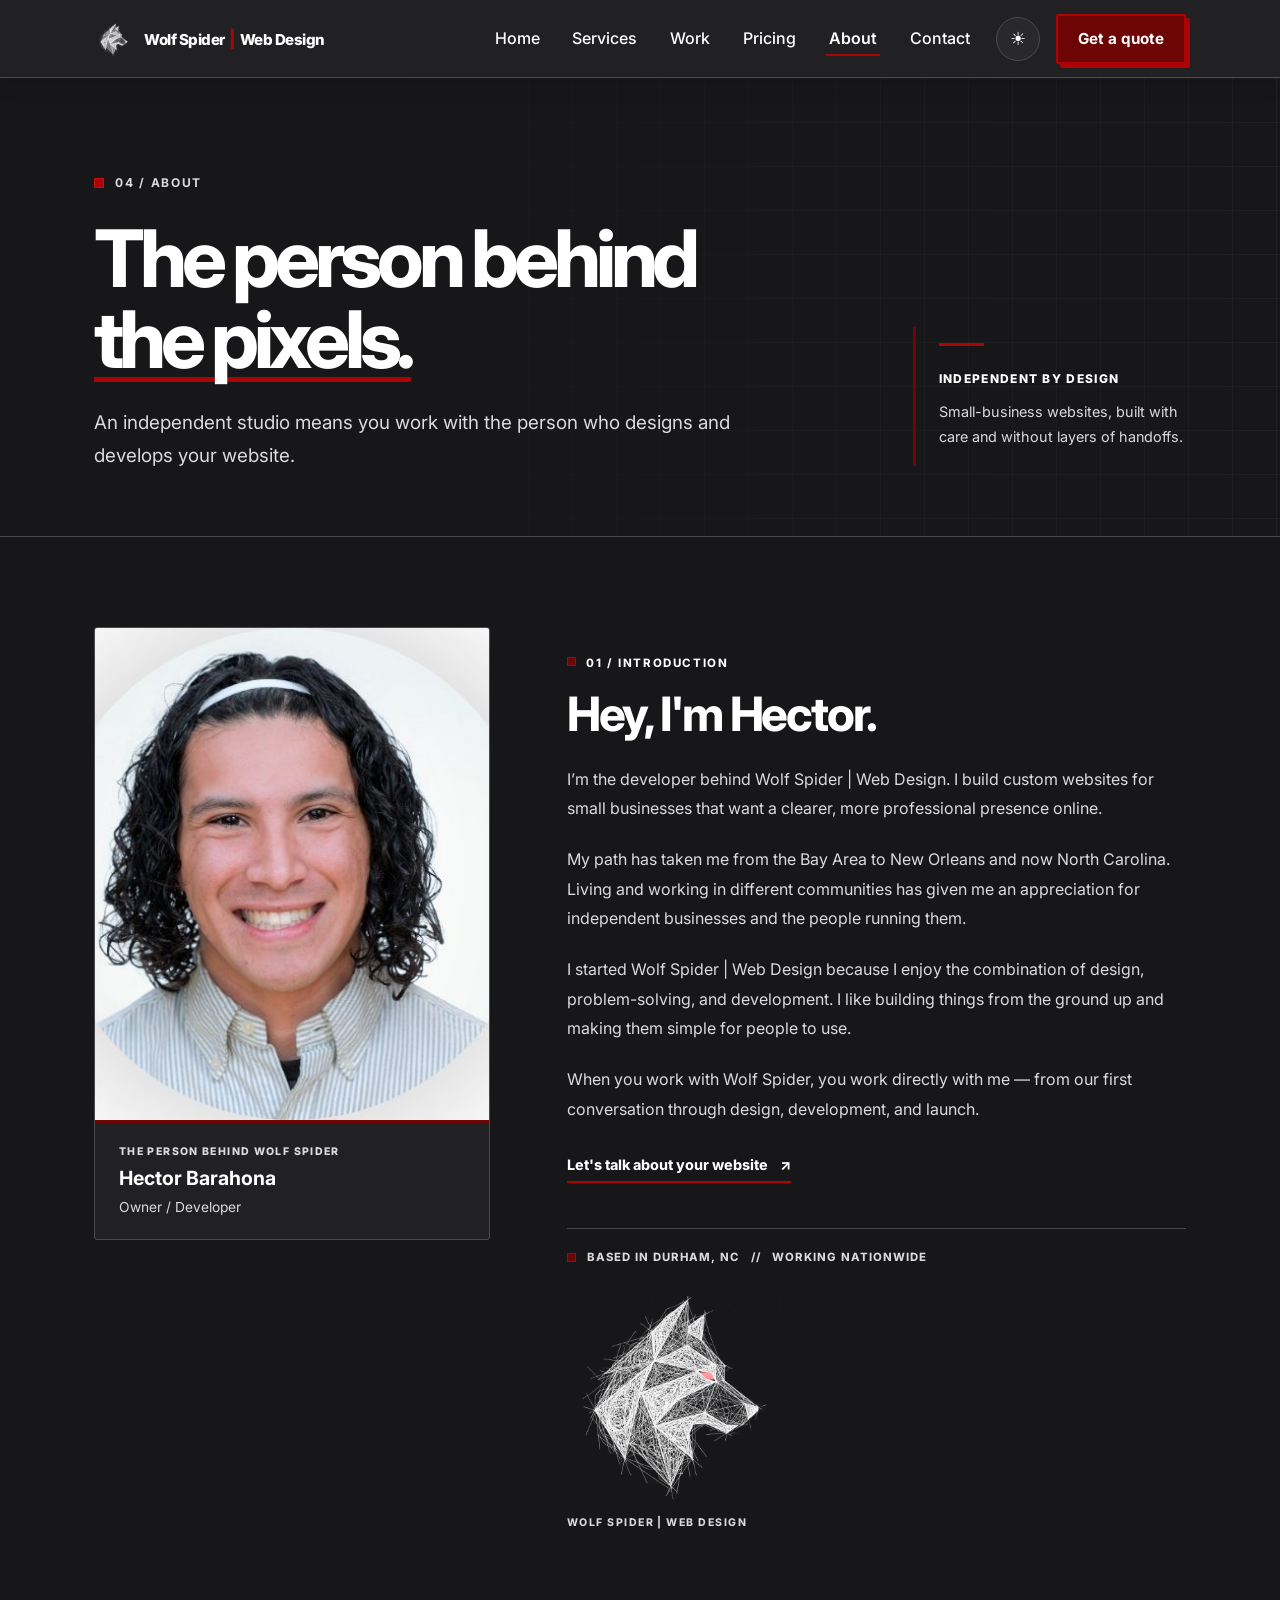
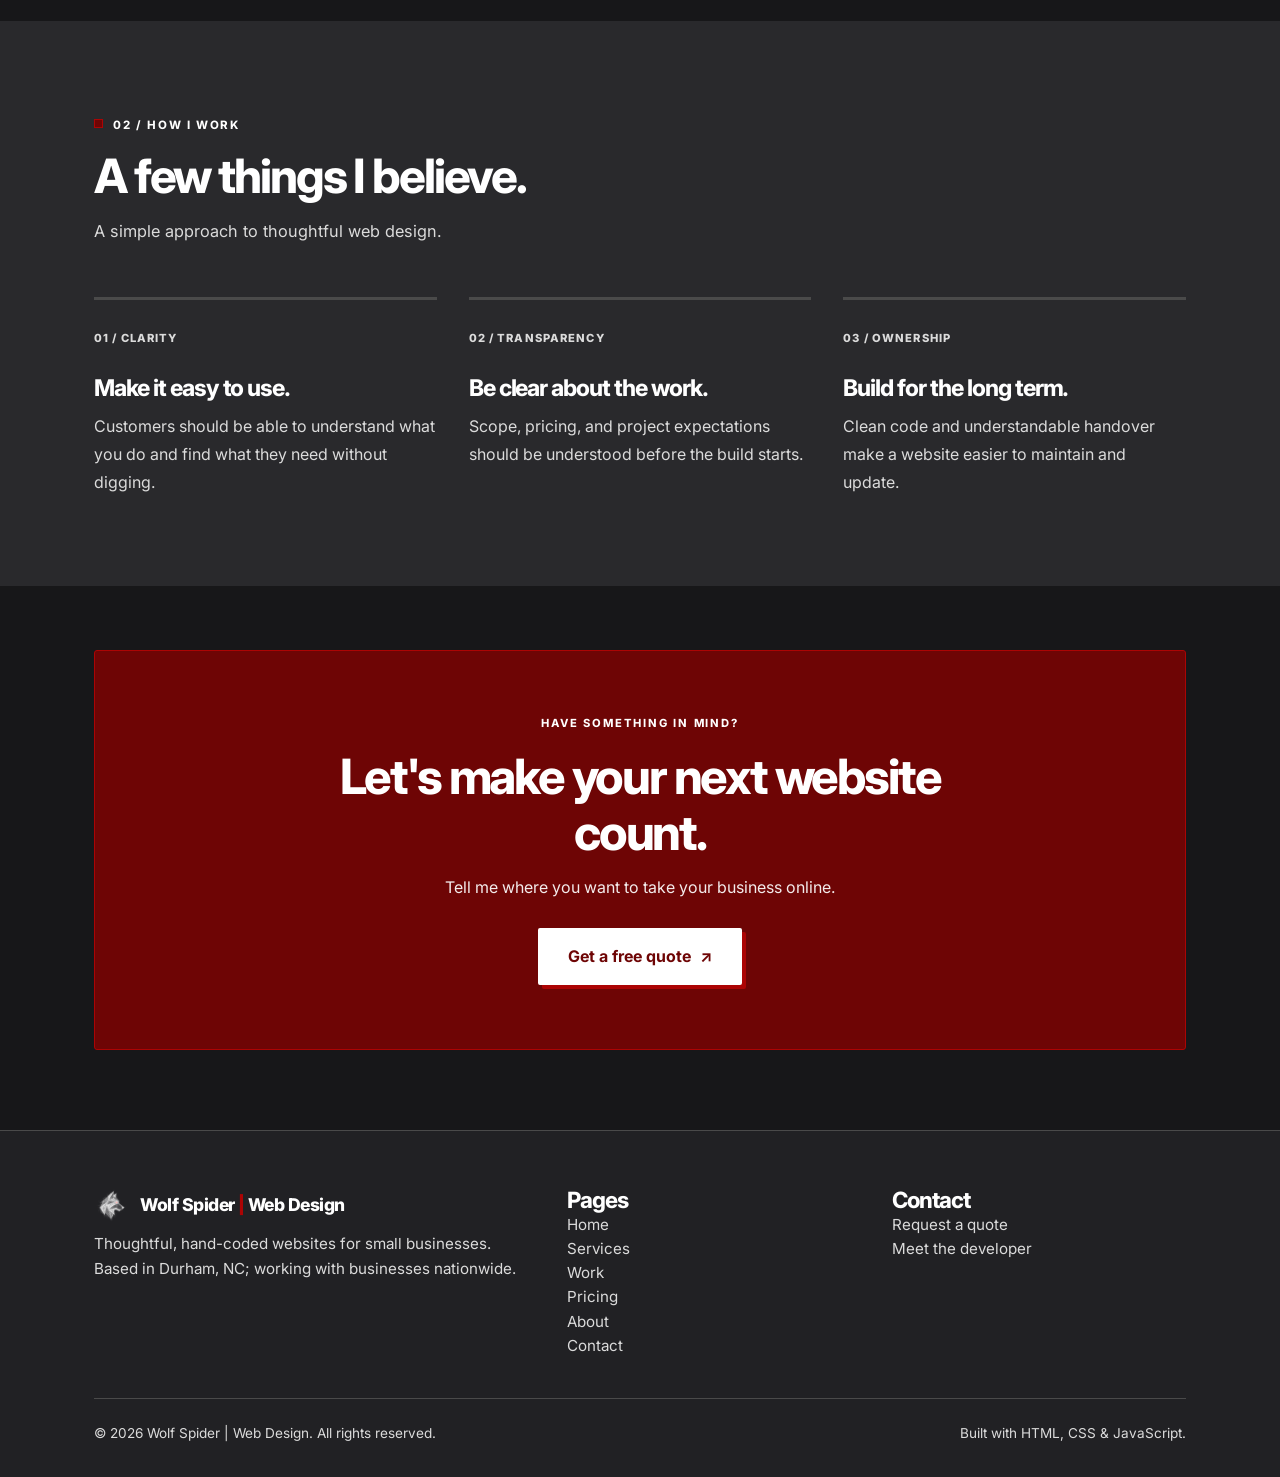
==== commit 9d3eed53: "Rebrand website to Wolf Spider Web Design and refine logo placement" ====
--- a/about.html
+++ b/about.html
@@ -3,8 +3,8 @@
 <head>
   <meta charset="UTF-8">
   <meta name="viewport" content="width=device-width, initial-scale=1.0">
-  <title>About — HB Web Design</title>
-  <meta name="description" content="Meet Hector Barahona, the founder and developer behind HB Web Design, based in Durham and working nationwide.">
+  <title>About — Wolf Spider | Web Design</title>
+  <meta name="description" content="Meet Hector Barahona, the founder and developer behind Wolf Spider | Web Design, based in Durham and working nationwide.">
   <link rel="icon" type="image/png" href="assets/favicon.png">
   <link rel="stylesheet" href="styles.css">
   <script>
@@ -19,7 +19,7 @@
   <a class="skip-link" href="#main">Skip to content</a>
   <header class="site-header">
     <div class="container">
-      <a class="brand" href="index.html" aria-label="HB Web Design — Home"><span class="brand-mark" aria-hidden="true">H<span>B</span></span><span class="brand-divider" aria-hidden="true"></span><span class="brand-name">Web Design</span></a>
+      <a class="brand wolf-brand" href="index.html" aria-label="Wolf Spider Web Design — Home"><img class="wolf-logo-mark" src="assets/wolf-spider-avatar.webp" alt="" width="40" height="40" decoding="async"><span class="wolf-wordmark">Wolf Spider <span class="wolf-pipe" aria-hidden="true">|</span> <span class="wolf-descriptor">Web Design</span></span></a>
       <button class="nav-toggle" type="button" aria-label="Open menu" aria-controls="primary-navigation" aria-expanded="false">☰</button>
       <nav class="nav" id="primary-navigation" aria-label="Main navigation">
         <a class="nav-link" href="index.html">Home</a>
@@ -51,16 +51,17 @@
     <section class="sub-section" aria-labelledby="about-bio-heading">
       <div class="container about-layout">
         <figure class="about-photo">
-          <img src="assets/portrait.jpg" width="600" height="750" alt="Portrait of Hector Barahona, owner and developer at HB Web Design" loading="eager" decoding="async">
-          <figcaption><span class="about-photo__label">THE PERSON BEHIND HB</span><strong>Hector Barahona</strong><span>Owner / Developer</span></figcaption>
+          <img src="assets/portrait.jpg" width="600" height="750" alt="Portrait of Hector Barahona, owner and developer at Wolf Spider | Web Design" loading="eager" decoding="async">
+          <figcaption><span class="about-photo__label">THE PERSON BEHIND WOLF SPIDER</span><strong>Hector Barahona</strong><span>Owner / Developer</span></figcaption>
         </figure>
         <div class="about-copy"><span class="sub-eyebrow">01 / INTRODUCTION</span><h2 id="about-bio-heading">Hey, I'm Hector.</h2>
-          <p>I’m the developer behind HB Web Design. I build custom websites for small businesses that want a clearer, more professional presence online.</p>
+          <p>I’m the developer behind Wolf Spider | Web Design. I build custom websites for small businesses that want a clearer, more professional presence online.</p>
           <p>My path has taken me from the Bay Area to New Orleans and now North Carolina. Living and working in different communities has given me an appreciation for independent businesses and the people running them.</p>
-          <p>I started HB Web Design because I enjoy the combination of design, problem-solving, and development. I like building things from the ground up and making them simple for people to use.</p>
-          <p>When you work with HB, you work directly with me — from our first conversation through design, development, and launch.</p>
+          <p>I started Wolf Spider | Web Design because I enjoy the combination of design, problem-solving, and development. I like building things from the ground up and making them simple for people to use.</p>
+          <p>When you work with Wolf Spider, you work directly with me — from our first conversation through design, development, and launch.</p>
           <a href="contact.html" class="text-action">Let's talk about your website <span aria-hidden="true">↗</span></a>
           <div class="about-copy__note"><span class="note-square" aria-hidden="true"></span> BASED IN DURHAM, NC <span aria-hidden="true">//</span> WORKING NATIONWIDE</div>
+          <div class="wolf-about-emblem"><img src="assets/wolf-spider-mark.webp" alt="Wolf Spider geometric wolf-head brand mark" width="620" height="620" loading="lazy" decoding="async"><span>WOLF SPIDER | WEB DESIGN</span></div>
         </div>
       </div>
     </section>
@@ -79,7 +80,7 @@
     <div class="container">
       <div class="footer-grid">
         <div>
-          <p class="footer-brand">H<span>B</span><span class="footer-brand-divider" aria-hidden="true"> |</span> Web Design</p>
+          <p class="footer-brand footer-brand--wolf"><img class="wolf-footer-mark" src="assets/wolf-spider-avatar.webp" alt="" width="36" height="36" loading="lazy" decoding="async"><span class="wolf-footer-wordmark">Wolf Spider <span class="wolf-pipe" aria-hidden="true">|</span> Web Design</span></p>
           <p>Thoughtful, hand-coded websites for small businesses. Based in Durham, NC; working with businesses nationwide.</p>
         </div>
         <div>
@@ -102,7 +103,7 @@
         </div>
       </div>
       <div class="footer-bottom">
-        <span>© 2026 HB Web Design. All rights reserved.</span>
+        <span>© 2026 Wolf Spider | Web Design. All rights reserved.</span>
         <span>Built with HTML, CSS &amp; JavaScript.</span>
       </div>
     </div>
--- a/styles.css
+++ b/styles.css
@@ -1511,3 +1511,190 @@
   .site-subpage .portfolio-feature,.site-subpage .sub-timeline li,.site-subpage .text-action span {transition:none!important;}
   .site-subpage .portfolio-feature:hover,.site-subpage .btn:hover {transform:none!important;}
 }
+
+
+/* Wolf Spider | Web Design — wordmark integration only (V23).
+   All existing page visuals, type scales, colors and animations are unchanged. */
+.site-header .wolf-brand {
+  display: inline-flex;
+  align-items: center;
+  gap: .65rem;
+  min-width: 0;
+  flex-shrink: 0;
+  white-space: nowrap;
+  text-decoration: none;
+}
+.site-header .wolf-logo-mark,
+.site-footer .wolf-footer-mark {
+  display: block;
+  flex: 0 0 auto;
+  width: 40px;
+  height: 40px;
+  object-fit: contain;
+  border-radius: 4px;
+  background: #fff;
+  border: 1px solid var(--border);
+}
+.site-header .wolf-wordmark,
+.site-header .wolf-wordmark span {
+  color: var(--text);
+}
+.site-header .wolf-wordmark {
+  font-family: var(--font-display, var(--font-sans));
+  display: inline-flex;
+  align-items: baseline;
+  gap: .28rem;
+  font-size: clamp(.86rem, 1.18vw, 1.02rem);
+  font-weight: 800;
+  line-height: 1.12;
+  letter-spacing: -.035em;
+  text-transform: none;
+}
+.site-header .wolf-wordmark .wolf-pipe,
+.site-footer .footer-brand--wolf .wolf-pipe {
+  color: #ac0404;
+  font-weight: 850;
+}
+.site-header .wolf-wordmark .wolf-pipe {font-size: 1.13em;}
+.site-footer .footer-brand--wolf {
+  display: flex;
+  align-items: center;
+  flex-wrap: wrap;
+  gap: .65rem;
+  margin-bottom: .6rem;
+  line-height: 1.15;
+  color: var(--text);
+}
+.site-footer .footer-brand--wolf span {color: var(--text);}
+.site-footer .footer-brand--wolf .wolf-pipe {color: #ac0404;}
+.site-footer .wolf-footer-mark {width: 36px;height: 36px;}
+.site-footer .wolf-footer-wordmark {font-family: var(--font-display, var(--font-sans));font-size: 1.1rem;font-weight: 800;letter-spacing: -.03em;}
+/* An older homepage rule inserted a pipe after the HB monogram; no longer needed. */
+.home-v18 .footer-brand--wolf > span:first-child::after {content: none;}
+
+/* The new wordmark is wider than HB. Collapse nav before links become crowded. */
+@media (max-width: 1100px) {
+  .site-header .nav-toggle {display:inline-flex;align-items:center;justify-content:center;flex:0 0 auto;}
+  .site-header .nav {
+    display:none;
+    position:absolute;
+    top:var(--header-height);
+    left:0;
+    right:0;
+    z-index:90;
+    background:var(--surface);
+    border-bottom:1px solid var(--border);
+    flex-direction:column;
+    align-items:stretch;
+    padding:1rem 1.5rem 1.5rem;
+    box-shadow:0 10px 18px rgba(0,0,0,.12);
+  }
+  .site-header .nav.open {display:flex;}
+  .site-header .nav a.nav-link {padding:.9rem .5rem;border-top:1px solid var(--border);}
+  .site-header .nav .btn {margin:1rem 0 0;text-align:center;}
+  .site-header .theme-toggle {margin-left:0;}
+}
+@media (max-width: 480px) {
+  .site-header .wolf-brand {gap:.5rem;}
+  .site-header .wolf-logo-mark {width:36px;height:36px;}
+  .site-header .wolf-wordmark {display:flex;flex-direction:column;align-items:flex-start;gap:.1rem;font-size:.91rem;line-height:1.07;}
+  .site-header .wolf-wordmark .wolf-pipe {display:none;}
+  .site-header .wolf-wordmark .wolf-descriptor::before {content:"|";color:#ac0404;margin-right:.35rem;}
+}
+
+
+/* V24 — Wolf Spider logo assets. No site layout or palette changes. */
+.site-header .wolf-logo-mark,
+.site-footer .wolf-footer-mark {
+  object-fit: contain;
+  background: transparent;
+  border: 0;
+}
+.site-subpage .wolf-about-emblem {
+  display: inline-flex;
+  flex-direction: column;
+  align-items: flex-start;
+  gap: .6rem;
+  margin-top: 1.5rem;
+}
+.site-subpage .wolf-about-emblem img {
+  display: block;
+  width: clamp(145px, 17vw, 215px);
+  height: auto;
+  aspect-ratio: 1;
+  object-fit: contain;
+  background: transparent;
+}
+.site-subpage .wolf-about-emblem span {
+  color: var(--muted);
+  font-size: .66rem;
+  font-weight: 750;
+  letter-spacing: .14em;
+}
+/* Light background: original black ink; dark background: white ink.
+   Hue rotation retains the crimson eye when inverting black artwork. */
+[data-theme="light"] .site-header .wolf-logo-mark,
+[data-theme="light"] .site-footer .wolf-footer-mark,
+[data-theme="light"] .site-subpage .wolf-about-emblem img {filter: none;mix-blend-mode: multiply;}
+[data-theme="dark"] .site-header .wolf-logo-mark,
+[data-theme="dark"] .site-footer .wolf-footer-mark,
+[data-theme="dark"] .site-subpage .wolf-about-emblem img {filter: invert(1) hue-rotate(180deg);mix-blend-mode: screen;}
+
+
+/* V25 — restrained web-woven wolf accents on Home and Contact only.
+   Existing wordmarks, About logo and layout are unchanged. */
+.home-v18 .hero-studio-content { position: relative; }
+.home-v18 .hero-web-art {
+  position: absolute;
+  /* Sit in the open upper-right corner of the hero, above the headline. */
+  top: -3.5rem;
+  right: -1.75rem;
+  width: clamp(185px, 17vw, 240px);
+  margin: 0;
+  pointer-events: none;
+  z-index: 1;
+}
+.home-v18 .hero-web-art img,
+.site-subpage .contact-web-art img {
+  display: block;
+  width: 100%;
+  height: auto;
+  object-fit: contain;
+}
+/* Home follows the hero theme. Contact's page-hero is dark in both themes. */
+[data-theme="light"] .home-v18 .hero-web-art img {
+  filter: none;
+  mix-blend-mode: multiply;
+}
+[data-theme="dark"] .home-v18 .hero-web-art img,
+.site-subpage .contact-web-art img {
+  filter: invert(1) hue-rotate(180deg);
+  mix-blend-mode: screen;
+}
+.site-subpage .page-hero__aside .contact-web-art {
+  width: clamp(116px, 12vw, 172px);
+  margin: 1.35rem 0 0;
+  pointer-events: none;
+}
+/* At laptop widths, keep the wolf beside the intro rather than letting
+   it drop below the headline or intrude into the text. */
+@media(min-width: 961px) and (max-width: 1199px) {
+  .home-v18 .hero-web-art {
+    top: -3.75rem;
+    right: -1rem;
+    width: clamp(150px, 16vw, 190px);
+  }
+}
+@media(max-width: 960px) {
+  .home-v18 .hero-web-art {
+    position: relative;
+    top: auto;
+    right: auto;
+    width: clamp(116px, 19vw, 170px);
+    margin: 1rem 0 0 auto;
+  }
+}
+@media(max-width: 600px) {
+  .home-v18 .hero-web-art { width: 116px; margin-top: 1.2rem; }
+  .site-subpage .page-hero__aside .contact-web-art { width: 116px; margin-top: 1rem; }
+}
